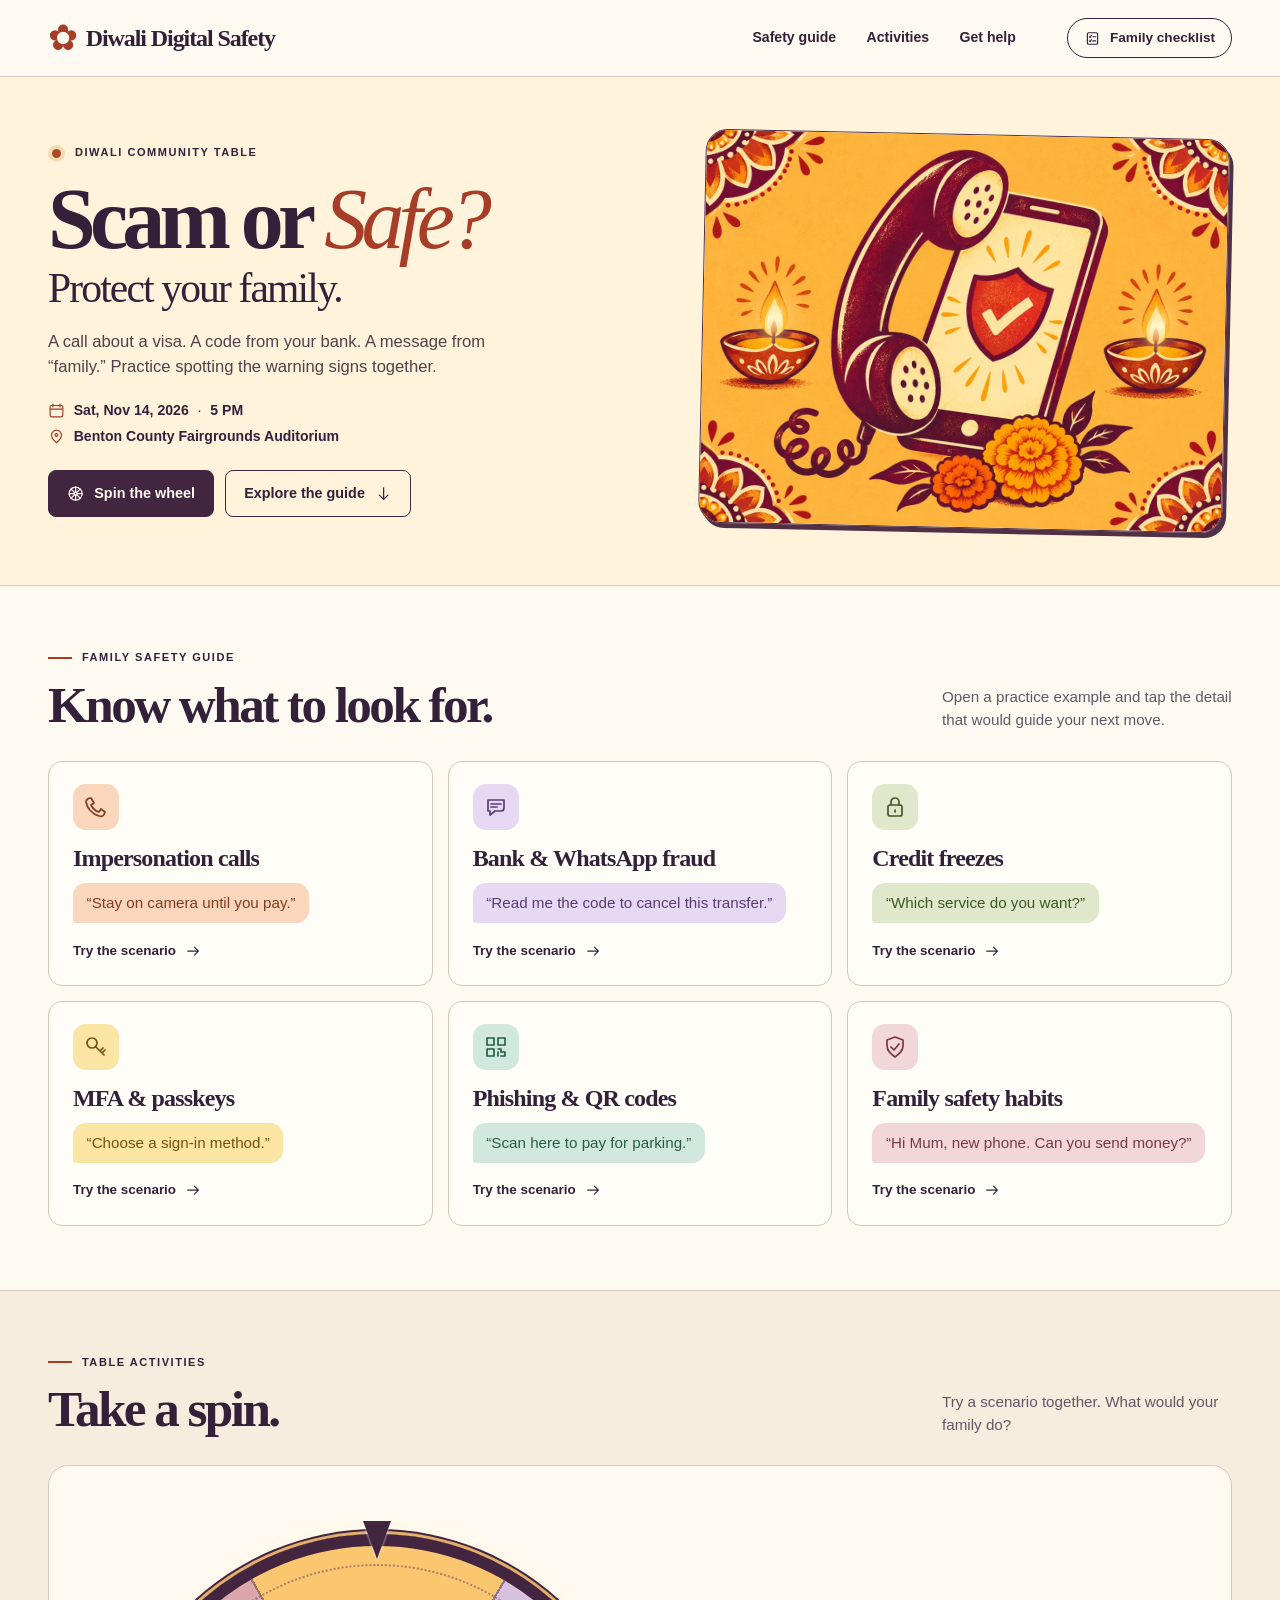
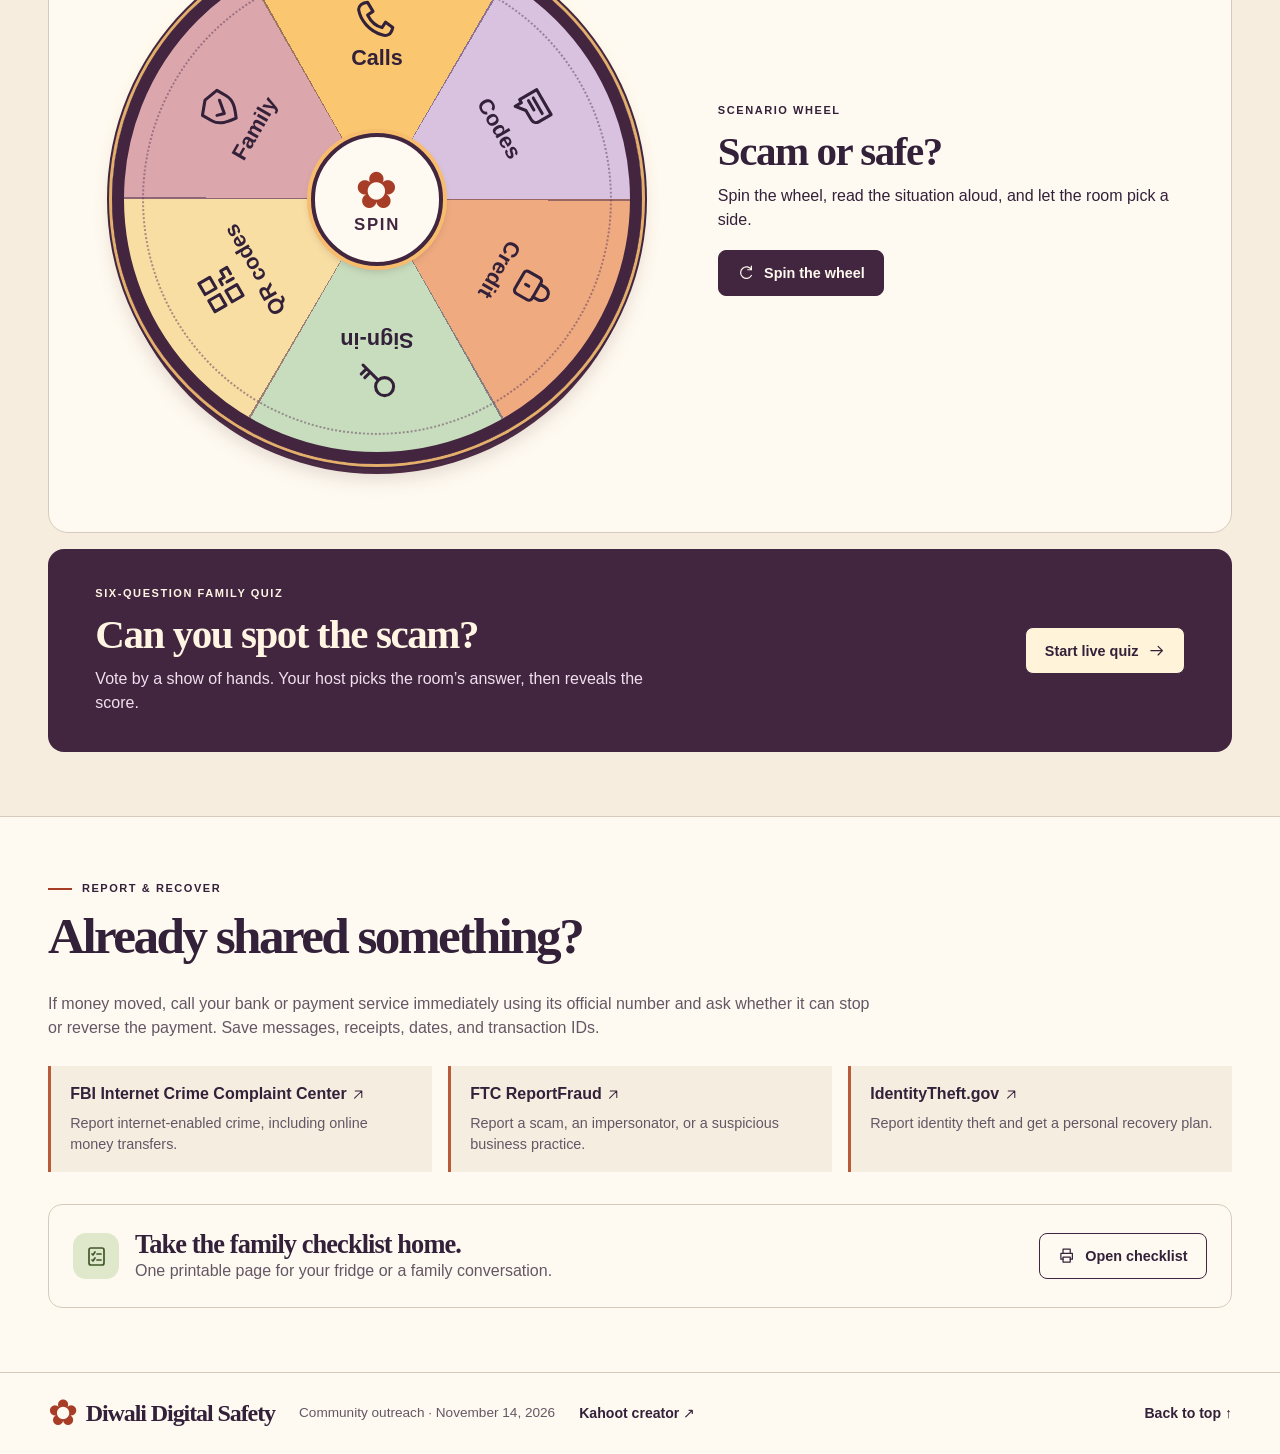
==== index.html @ 6b7faeaa "Publish Diwali family safety guide, scenario wheel, and live quiz" ====
<!doctype html>
<html lang="en">
<head>
<meta charset="utf-8"><meta name="viewport" content="width=device-width,initial-scale=1"><meta name="theme-color" content="#fff9ee">
<title>Scam or Safe? Protect Your Family · Diwali Digital Safety</title>
<meta name="description" content="Play a scam-spotting game, protect your accounts, and take home a family checklist from the Diwali community table on November 14, 2026.">
<link rel="stylesheet" href="style.css"><script defer src="topics.js"></script><script defer src="app.js"></script>
</head><body><a class="skip" href="#main">Skip to content</a>
<header><div class="wrap bar"><a class="brand" href="#main"><span class="floret" aria-hidden="true">✿</span> Diwali Digital Safety</a><nav aria-label="Main navigation"><a href="#guide">Safety guide</a><a href="#activities">Activities</a><a href="#help">Get help</a></nav><a class="pill top-action" href="checklist.html"><i data-i="list"></i> <span>Family checklist</span></a></div></header>
<main id="main">
<section class="hero"><div class="wrap hero-grid"><div class="intro"><p class="kicker"><span class="sun"></span> DIWALI COMMUNITY TABLE</p><h1>Scam or <em>Safe?</em></h1><h2>Protect your family.</h2><p class="lead">A call about a visa. A code from your bank. A message from “family.” Practice spotting the warning signs together.</p><div class="meta"><span><i data-i="calendar"></i> Sat, Nov 14, 2026 <b>·</b> 5 PM</span><span><i data-i="pin"></i> Benton County Fairgrounds Auditorium</span></div><div class="actions"><a class="button primary" href="#activities"><i data-i="wheel"></i> Spin the wheel</a><a class="button secondary" href="#guide">Explore the guide <i data-i="down"></i></a></div></div>
<figure class="hero-art"><img src="hero.jpg" width="1200" height="900" alt="A phone and protective shield between glowing diyas and marigolds." fetchpriority="high"><span class="lamp-light lamp-left" aria-hidden="true"></span><span class="lamp-light lamp-right" aria-hidden="true"></span></figure></div></section>
<section class="guide wrap section" id="guide"><p class="kicker"><span class="line"></span> FAMILY SAFETY GUIDE</p><div class="section-head"><h2>Know what to look for.</h2><p>Open a practice example and tap the detail that would guide your next move.</p></div><div class="topics" id="topics"></div></section>
<section id="activities" class="play section"><div class="wrap"><p class="kicker"><span class="line"></span> TABLE ACTIVITIES</p><div class="section-head"><h2>Take a spin.</h2><p>Try a scenario together. What would your family do?</p></div><div class="wheel-card">
<div class="wheel-stage"><div class="wheel-display"><div class="pointer" aria-hidden="true"></div><div class="wheel" id="wheel" aria-hidden="true"></div><button class="hub" id="hub" aria-label="Spin the scenario wheel"><span aria-hidden="true">✿</span>SPIN</button></div></div>
<div class="play-copy"><p class="kicker" id="round-label">SCENARIO WHEEL</p><div id="wheel-result" aria-live="polite"><h3>Scam or safe?</h3><p>Spin the wheel, read the situation aloud, and let the room pick a side.</p></div><button class="button primary" id="spin"><i data-i="rotate"></i> Spin the wheel</button></div></div>
<div id="quiz" class="quiz-banner"><div><p class="kicker">SIX-QUESTION FAMILY QUIZ</p><h3>Can you spot the scam?</h3><p>Vote by a show of hands. Your host picks the room’s answer, then reveals the score.</p></div><button class="button light" id="start-quiz">Start live quiz <i data-i="arrow"></i></button></div>
</div></section>
<section id="help" class="section wrap"><p class="kicker"><span class="line"></span> REPORT &amp; RECOVER</p><div class="section-head"><h2>Already shared something?</h2></div><p class="help-intro">If money moved, call your bank or payment service immediately using its official number and ask whether it can stop or reverse the payment. Save messages, receipts, dates, and transaction IDs.</p><div class="resources"><a href="https://www.ic3.gov/"><strong>FBI Internet Crime Complaint Center <i data-i="external"></i></strong><span>Report internet-enabled crime, including online money transfers.</span></a><a href="https://reportfraud.ftc.gov/"><strong>FTC ReportFraud <i data-i="external"></i></strong><span>Report a scam, an impersonator, or a suspicious business practice.</span></a><a href="https://www.identitytheft.gov/"><strong>IdentityTheft.gov <i data-i="external"></i></strong><span>Report identity theft and get a personal recovery plan.</span></a></div><div class="takehome"><span class="tile-icon lime"><i data-i="list"></i></span><div><h3>Take the family checklist home.</h3><p>One printable page for your fridge or a family conversation.</p></div><a href="checklist.html" class="button secondary"><i data-i="print"></i> Open checklist</a></div></section>

</main><footer><div class="wrap"><a class="brand" href="#main"><span class="floret" aria-hidden="true">✿</span> Diwali Digital Safety</a><span>Community outreach · November 14, 2026</span><a id="kahoot" href="https://create.kahoot.it/creator">Kahoot creator ↗</a><a href="#main">Back to top ↑</a></div></footer>
<dialog id="topic-dialog" aria-labelledby="topic-title"><div class="dialog-head"><span class="kicker">FAMILY SAFETY GUIDE</span><button class="close" aria-label="Close safety topic">×</button></div><div id="topic-content"></div></dialog>
<dialog id="quiz-dialog" aria-labelledby="quiz-title"><div class="dialog-head"><span class="kicker">LIVE FAMILY QUIZ</span><button class="close" aria-label="Close quiz">×</button></div><div id="quiz-content"></div></dialog>
<noscript><p>Enable JavaScript to play the games and open guide topics. The family checklist and reporting links are available above.</p></noscript></body></html>
---- style.css ----
:root{--paper:#fffaf1;--ink:#332039;--muted:#635765;--accent:#a73d26;--border:#d8cbbd;--plum:#422640;--cream:#fff5e2;font-family:"Inter","Helvetica Neue",Arial,sans-serif;color:var(--ink);background:var(--paper);font-synthesis:none}*{box-sizing:border-box}html{scroll-behavior:smooth;scroll-padding-top:20px}body{margin:0;line-height:1.5}a{color:inherit}button,a{touch-action:manipulation}button{font:inherit;color:inherit;cursor:pointer}button:disabled{cursor:default}a:focus-visible,button:focus-visible,summary:focus-visible,input:focus-visible{outline:3px solid #1361a0;outline-offset:4px}h1,h2,h3,p,figure{margin:0}h1,h2,h3,.brand{font-family:"Iowan Old Style","Palatino Linotype",Georgia,serif}h2,h3{font-weight:600}h2{font-size:clamp(2.2rem,4vw,3.45rem);line-height:1.08;letter-spacing:-.05em}h3{font-size:1.65rem;line-height:1.14;letter-spacing:-.035em}.wrap{width:min(1220px,calc(100% - 96px));margin:auto}.bar,.bar nav,.brand,.pill,.button,.meta span,.actions,.kicker,.section-head,.dialog-head,.takehome,footer .wrap{display:flex;align-items:center}.bar{height:76px;gap:3.2rem}.brand{font-weight:700;letter-spacing:-.045em;font-size:1.5rem;gap:.55rem;text-decoration:none;white-space:nowrap}.floret{font-family:Georgia,serif;color:var(--accent);font-size:2.25rem;line-height:1}.bar nav{gap:1.9rem;margin-left:auto}.bar nav a,footer a{font-size:.88rem;font-weight:600;text-decoration:none}.bar nav a:hover,footer a:hover{text-decoration:underline}.pill,.button{justify-content:center;gap:.6rem;text-decoration:none;font-weight:700;line-height:1.25}.pill{font-size:.85rem;border:1px solid var(--ink);border-radius:999px;padding:.65rem 1rem}.ic{width:1.2em;height:1.2em;display:inline-block;vertical-align:middle;flex:none;stroke:currentColor;fill:none;stroke-width:1.7;stroke-linecap:round;stroke-linejoin:round}.hero{background:#fff3dc;border-block:1px solid var(--border)}.hero-grid{display:grid;grid-template-columns:1.12fr 1fr;align-items:center;gap:4%;padding-block:clamp(38px,4vw,63px)}.kicker{font-size:.69rem;font-weight:800;letter-spacing:.14em;line-height:1.4;gap:.62rem}.sun{background:#ae4926;width:9px;height:9px;border-radius:50%;box-shadow:0 0 0 4px #f5dab6;margin-inline:4px}.intro h1{font-weight:600;margin:.9rem 0 .1rem;font-size:clamp(3.5rem,6.7vw,6.75rem);line-height:1.04;letter-spacing:-.067em}.intro h1 em{color:var(--accent);font-weight:500}.intro h2{font-size:clamp(1.9rem,3.25vw,3.25rem);letter-spacing:-.045em;font-weight:500}.lead{color:#51414a;font-size:clamp(1rem,1.3vw,1.16rem);max-width:490px;line-height:1.55;margin-top:1.1rem}.meta{display:grid;gap:.28rem;margin:1.25rem 0 1.45rem;font-size:.88rem;font-weight:600}.meta span{gap:.55rem}.meta .ic{color:var(--accent)}.meta b{font-weight:400}.actions{gap:.65rem;flex-wrap:wrap}.button{border:1px solid var(--plum);border-radius:8px;padding:.83rem 1.15rem;min-height:45px;font-size:.9rem;transition:background .15s,transform .15s}.primary{background:var(--plum);color:#fff8ed}.secondary{background:transparent;color:var(--ink)}.primary:hover{background:#5a3458}.secondary:hover,.pill:hover{background:#f4e7d4}.button:active{transform:translateY(1px)}.hero-art{overflow:hidden;border-radius:22px;border:1px solid #513046;box-shadow:4px 5px 0 #513046;transform:rotate(1.2deg);margin:6px}.hero-art img{display:block;width:100%;height:auto}.section{padding-block:clamp(45px,5vw,76px)}.line{height:2px;width:24px;background:var(--accent)}.section-head{align-items:flex-end;justify-content:space-between;gap:1rem;margin:.7rem 0 1.8rem}.section-head p,.copy-card p,.host-grid>div>p:not(.kicker),.takehome p,.help-intro,.play-copy>p:not(.kicker){color:var(--muted)}.section-head p{max-width:290px;font-size:.95rem}.topics{display:grid;grid-template-columns:repeat(3,1fr);gap:15px}.topic{position:relative;text-align:left;padding:22px 24px 24px;border:1px solid #d4c6b6;border-radius:14px;background:#fffdf7;transition:transform .15s,box-shadow .15s}.topic:hover{transform:translateY(-2px);box-shadow:0 4px 0 #dfd1bf}.topic strong{display:block;font:600 1.5rem/1.13 "Iowan Old Style",Georgia,serif;letter-spacing:-.035em;margin:.95rem 0 .35rem}.topic small{display:block;font-size:.88rem;color:#5a4a55;line-height:1.5}.tile-icon{display:inline-grid;place-items:center;width:46px;height:46px;border-radius:13px}.tile-icon .ic{width:24px;height:24px}.peach{background:#f9d6bc;color:#813d25}.lilac{background:#e7d9f4;color:#593d70}.lime{background:#dfe8ca;color:#42562b}.butter{background:#fae5a5;color:#71520f}.teal{background:#d1e8df;color:#295c4b}.rose{background:#f1d7da;color:#793748}.topic>.ic{position:absolute;right:22px;top:25px;width:17px}.play{background:#f6eddf;border-block:1px solid var(--border)}.wheel-card{display:grid;grid-template-columns:.9fr 1.1fr;gap:4rem;align-items:center;border-radius:20px;border:1px solid var(--border);padding:2rem 6%;background:var(--paper)}.wheel-display{width:min(280px,85%);aspect-ratio:1;margin:12px auto;position:relative;display:grid;place-items:center}.wheel{position:absolute;inset:0;border:5px solid var(--plum);border-radius:50%;background:conic-gradient(from -30deg,#fac66f 0 60deg,#d9c2e0 60deg 120deg,#efaa80 120deg 180deg,#c8ddbd 180deg 240deg,#f8dea3 240deg 300deg,#dca7ac 300deg);box-shadow:3px 4px 0 var(--plum);transition:transform 1.35s cubic-bezier(.12,.66,.15,1)}.wheel .segment{position:absolute;inset:0;display:flex;align-items:center;flex-direction:column;padding-top:9%;transform:rotate(var(--angle));font-weight:800;font-size:.76rem}.segment .ic{font-size:1.3rem;margin-bottom:2px}.hub{z-index:1;border:3px solid var(--plum);background:var(--paper);width:22%;aspect-ratio:1;border-radius:50%;display:grid;place-items:center;color:var(--accent);font:2.3rem Georgia;pointer-events:none}.pointer{position:absolute;z-index:2;top:-12px;left:calc(50% - 11px);width:0;height:0;border-left:11px solid transparent;border-right:11px solid transparent;border-top:25px solid var(--plum)}.play-copy h3,.quiz-banner h3,.host h2{margin:.6rem 0}.play-copy h3,.quiz-banner h3{font-size:clamp(1.8rem,3.2vw,2.75rem)}.play-copy>.button{margin-top:1.1rem}.wheel-result:empty{display:none}.wheel-result{margin-top:1.2rem;border-top:1px solid var(--border);padding-top:1rem}.wheel-result p{margin-bottom:.75rem}.wheel-result p:last-child{margin-bottom:0}.quiz-banner{display:flex;align-items:center;justify-content:space-between;gap:2rem;margin-top:1rem;padding:2.3rem 4%;background:var(--plum);color:#fff5e2;border-radius:16px}.quiz-banner p:not(.kicker){max-width:580px;color:#f2dfed}.light{background:#fff3d9;color:var(--ink);white-space:nowrap}.help-intro{max-width:830px}.resources{display:grid;grid-template-columns:repeat(3,1fr);gap:1rem;margin:1.6rem 0 2rem}.resources a{padding:1rem 1.2rem;border-left:3px solid #b75b39;background:#f6ede1;text-decoration:none}.resources strong{display:block}.resources strong .ic{width:.9em}.resources span{display:block;font-size:.9rem;color:var(--muted);margin-top:.45rem}.resources a:hover strong{text-decoration:underline}.takehome{gap:1rem;border:1px solid var(--border);border-radius:14px;padding:1.5rem}.takehome .button{margin-left:auto;white-space:nowrap}.host{background:#f5eadc;border-top:1px solid var(--border)}.host-grid{display:grid;grid-template-columns:1fr 1fr;gap:8%;align-items:start}.host .button{width:fit-content;margin-top:1.1rem}.copy-card{background:var(--paper);padding:1.5rem;border:1px solid var(--border);border-radius:14px}.copy-card p{margin-top:.4rem}details{margin-top:1rem}summary{cursor:pointer;font-weight:700;padding:.45rem 0}#bank{padding-left:1.35rem}#bank>li{margin:1rem 0}#bank ol{padding-left:1.6rem}#bank small{color:#375730;font-weight:700}footer{background:var(--paper);border-top:1px solid var(--border)}footer .wrap{padding-block:1.4rem;gap:1.5rem;flex-wrap:wrap}footer span:not(.floret){font-size:.85rem;color:var(--muted)}footer .wrap>a:last-child{margin-left:auto}dialog{background:var(--paper);color:var(--ink);border:1px solid var(--ink);border-radius:18px;max-width:min(680px,94vw);max-height:90dvh;padding:clamp(20px,4vw,40px);box-shadow:0 20px 90px #2411274a}dialog::backdrop{background:#221320aa}body:has(dialog[open]){overflow:hidden}.dialog-head{justify-content:space-between;gap:20px;margin-bottom:1rem}.close{border:1px solid var(--border);border-radius:50%;width:44px;height:44px;background:transparent;font-size:1.65rem;line-height:1}dialog h2{font-size:clamp(2rem,4vw,3rem)}.detail-body p{margin:1rem 0}.detail-body h3{font:700 1.03rem Arial,sans-serif;letter-spacing:0;margin:1.4rem 0 .4rem}.detail-body ul{margin:.4rem 0;padding-left:1.3rem}.detail-body li{margin:.42rem 0}.source-links{display:flex;flex-wrap:wrap;gap:.6rem;margin-top:.75rem}.source-links a{font-size:.88rem;color:#883a27;text-underline-offset:3px;font-weight:650}.source-links a:not(:last-child){margin-right:.4rem}.quiz-board{width:min(1100px,96vw);max-width:96vw}.quiz-board .dialog-head{margin:0 0 .8rem}.quiz-meta{font-weight:700;font-size:.95rem;color:#75505c}.quiz-board h2{margin:.65rem 0 1.1rem;letter-spacing:-.035em;line-height:1.15}.choices{display:grid;grid-template-columns:1fr 1fr;gap:.65rem}.choice{display:flex;align-items:center;gap:.8rem;border:1px solid var(--border);border-radius:9px;background:#fffdf7;text-align:left;padding:.85rem;font-size:clamp(1rem,1.6vw,1.45rem);font-weight:600}.choice span{background:#ede2d5;border-radius:5px;padding:.2em .45em;font-weight:800}.choice[aria-pressed=true]{outline:2px solid var(--plum);background:#eee0ee}.choice.correct{border-color:#3e683f;background:#e2edda}.choice:disabled{color:var(--ink)}.answer-note{margin:1rem 0;font-weight:600;font-size:clamp(1rem,1.5vw,1.3rem)}.skip{position:fixed;top:-80px;left:10px;background:#fff;padding:12px;z-index:10}.skip:focus{top:8px}.screen-title{position:absolute;left:-10000px}
@media(max-width:900px){.wrap{width:calc(100% - 48px)}.bar{gap:1.2rem}.bar nav{gap:1rem}.topics{grid-template-columns:repeat(2,1fr)}.hero-grid{gap:2%}.wheel-card{gap:1.5rem}.brand{font-size:1.3rem}}
@media(max-width:700px){.wrap{width:calc(100% - 36px)}.bar{height:auto;min-height:64px;flex-wrap:wrap;justify-content:space-between;padding-block:10px;gap:.35rem}.bar nav{order:3;margin:0;flex-basis:100%;gap:1.5rem;border-top:1px solid #e9dccb;padding:.4rem 0 0}.bar nav a{font-size:.81rem;padding:.18rem 0}.pill{font-size:.74rem;padding:.55rem .7rem}.hero-grid{grid-template-columns:1fr;gap:1.7rem;padding-block:34px}.hero-art{margin:0 4px 4px;max-width:530px}.intro h1{font-size:clamp(3.5rem,11.5vw,5.5rem)}.section-head,.takehome,.quiz-banner{align-items:flex-start;flex-direction:column}.section-head{gap:.65rem}.section-head p{max-width:none}.topics{gap:10px}.topic{padding:15px}.topic .tile-icon{width:37px;height:37px}.topic>.ic{right:12px;top:15px}.topic strong{font-size:1.25rem}.topic small{font-size:.82rem}.wheel-card,.host-grid{grid-template-columns:1fr;gap:1.6rem}.wheel-card{padding:1.5rem}.wheel-display{width:min(210px,80%)}.quiz-banner{gap:1rem;padding:1.5rem}.resources{grid-template-columns:1fr}.takehome .button{margin-left:0}.takehome{gap:.8rem}.choices{grid-template-columns:1fr}.choice{padding:.6rem}.host-grid{gap:2rem}footer .wrap{gap:.6rem 1rem}footer span:not(.floret){flex-basis:100%}footer .wrap>a:last-child{margin-left:0}.quiz-board{max-height:96dvh}.help-intro{font-size:.96rem}}@media(max-width:370px){.brand{font-size:1.13rem}.topics{grid-template-columns:1fr}.meta{font-size:.8rem}.actions{gap:.45rem}.actions .button{padding:.65rem .75rem}}
@media(prefers-reduced-motion:reduce){html{scroll-behavior:auto}*,*::before,*::after{transition:none!important;animation:none!important}}

/* Practice cards */
.topic { display:flex; flex-direction:column; align-items:flex-start; }
.topic .snippet { display:block; padding:.6rem .85rem; border-radius:.8rem .8rem .8rem .15rem; margin:.35rem 0 1.1rem; font-size:.95rem; line-height:1.35; }
.try-clue { display:flex; align-items:center; gap:.55rem; margin-top:auto; font-size:.84rem; font-weight:700; }
.practice-card { margin-top:1.2rem; }
.sample { border-radius:14px 14px 14px 2px; padding:1rem 1.1rem; margin:.7rem 0 1.05rem; }
.sample small { display:flex; align-items:center; gap:.5rem; font-weight:700; }
.sample blockquote { margin:.6rem 0 .1rem; font:600 clamp(1.35rem,3vw,1.8rem)/1.23 Georgia,serif; }
.practice-card h3 { font-family:inherit; font-size:1.05rem; font-weight:700; line-height:1.45; letter-spacing:0; }
#clue-choices,.vote-row { display:flex; flex-wrap:wrap; gap:.55rem; margin:.9rem 0; }
.clue,.vote { background:#fffdf7; border:1.5px solid #70576b; border-radius:9px; min-height:46px; padding:.55rem .9rem; font-weight:700; }
.clue:hover,.vote:hover { background:#f2e5d4; }
.clue.found { background:#dfeccc; border-color:#486139; }
.clue.try-again { background:#ffecd4; border-color:#935626; }
#clue-feedback { font-weight:600; }
.detail-body summary { padding:.8rem 0; border-top:1px solid var(--border); }
/* The wheel is driven by one rotation clock so the pointer follows the pegs. */
.wheel-card { grid-template-columns:minmax(0,1.22fr) minmax(0,1fr); gap:clamp(18px,4vw,64px); padding:clamp(1rem,3vw,2.6rem); overflow:hidden; }
.wheel-stage { padding:clamp(16px,2vw,30px) 8px; background:radial-gradient(ellipse at center,#fbe4b4 25%,transparent 69%); }
.wheel-display { width:min(100%,530px); margin:4px auto; }
.wheel { transition:none; border:clamp(7px,1vw,12px) solid #43253f; box-shadow:0 0 0 3px #e4ae6b, 0 0 0 5px var(--plum), 0 10px 0 #4b2a43, 0 15px 19px #5a3c492b; }
.wheel::before { content:""; position:absolute; inset:0; border-radius:50%; background:repeating-conic-gradient(from -30deg, #4c2d4c88 0 .5deg, transparent .5deg 60deg); }
.wheel::after { content:""; position:absolute; inset:3.5%; border:2px dotted #65426088; border-radius:50%; }
.wheel .segment { font-size:clamp(.9rem,1.7vw,1.35rem); line-height:1.2; padding-top:10%; }
.segment .ic { font-size:clamp(1.2rem,3vw,2.25rem); margin-bottom:.3rem; }
.hub { pointer-events:auto; width:25%; display:flex; flex-direction:column; justify-content:center; align-items:center; padding:0; border:4px solid var(--plum); box-shadow:0 0 0 4px #f8bc6d,0 4px 8px #43254044; color:var(--plum); font:800 clamp(.7rem,1.5vw,1.05rem)/1.05 Arial,sans-serif; letter-spacing:.1em; }
.hub span { font:clamp(1.8rem,4vw,3.4rem)/1 Georgia,serif; color:var(--accent); }
.pointer { transform-origin:50% 0; top:-13px; border-top-width:clamp(28px,3vw,45px); border-left-width:14px; border-right-width:14px; left:calc(50% - 14px); filter:drop-shadow(0 2px 1px #fff8); }
.situation { font-size:clamp(1.05rem,1.6vw,1.4rem); line-height:1.43; }
.vote { min-width:6.5rem; border-radius:999px; }
.vote[aria-pressed=true] { background:var(--plum); color:white; }
.verdict { background:#f4ead8; border-left:4px solid var(--accent); padding:.8rem 1rem; }
.verdict p { margin:.25rem 0 0; }
.round-meter { display:flex; gap:5px; margin:.9rem 0; }
.round-meter span { flex:1; height:7px; border-radius:8px; overflow:hidden; background:#e8dece; }
.round-meter .done { background:#815169; }
.round-meter .current::after { content:""; display:block; width:100%; height:100%; background:#ac502e; transform-origin:left; animation:meter-in .5s ease-out both; }
.quiz-board h2,.round-in { animation:card-in .36s ease-out both; }
.choice { animation:card-in .32s var(--delay,0ms) ease-out backwards; }
.choice[aria-pressed=true] span { background:var(--plum); color:white; }
.choice.correct { animation:answer-in .42s ease-out both; }
#reveal:disabled { opacity:.55; }
.score-flower { font:4rem/1 Georgia,serif; color:var(--accent); animation:bloom .6s ease-out both; }
@keyframes card-in { from { opacity:0; transform:translateY(12px); } to { opacity:1; transform:translateY(0); } }
@keyframes answer-in { 0% { transform:scale(.98); } 55% { transform:scale(1.015); } 100% { transform:scale(1); } }
@keyframes bloom { from { opacity:0; transform:scale(.7) rotate(-15deg); } to { opacity:1; transform:scale(1) rotate(0); } }
@keyframes meter-in { from { transform:scaleX(0); } to { transform:scaleX(1); } }
@media(max-width:700px) {
  .wheel-card { grid-template-columns:1fr; gap:1.1rem; }
  .wheel-display { width:min(100%,450px); }
  .wheel .segment { font-size:clamp(.9rem,4vw,1.25rem); }
  .segment .ic { font-size:clamp(1.2rem,5vw,1.75rem); }
  .play-copy { padding:.25rem .4rem .8rem; }
}

/* The glow follows the two printed wicks as the illustration scales. */
.hero-art { position:relative; isolation:isolate; }
.lamp-light { position:absolute; bottom:47.4%; width:2.8%; height:8.4%; pointer-events:none;
  border-radius:75% 30% 66% 38%; transform:translateX(-50%) rotate(4deg); transform-origin:50% 100%;
  background:linear-gradient(to top,#ffb34c66,#fffbd4cc 55%,#fff2ad55);
  box-shadow:0 0 10px 5px #ffdf7e60,0 0 24px 10px #fff3ab40;
}
.lamp-left { left:13.5%; }
.lamp-right { left:86.8%; }
@media(prefers-reduced-motion:no-preference) {
  .lamp-light { animation:diya-glow 1.5s ease-in-out 3 alternate; }
  .lamp-right { animation-delay:.18s; animation-direction:alternate-reverse; }
  .hero-art:hover .lamp-light { animation-name:diya-relight; }
}
@keyframes diya-glow {
  0%,100% { transform:translateX(-50%) rotate(-4deg) scale(.87,.92); opacity:.6; }
  35% { transform:translateX(-50%) rotate(6deg) scale(.93,1.08); opacity:1; }
  70% { transform:translateX(-50%) rotate(-2deg) scale(1.08,.98); opacity:.86; }
}
@keyframes diya-relight {
  0%,100% { opacity:.68; transform:translateX(-50%) rotate(-3deg); }
  55% { opacity:1; transform:translateX(-50%) rotate(5deg) scale(.95,1.09); }
}
.marigold-burst { position:relative; display:inline-grid; place-items:center; width:2.4rem; height:2.4rem;
  margin-right:.5rem; vertical-align:middle; pointer-events:none; color:#a8431c; }
.marigold-burst b { font:2.4rem/1 Georgia,serif; }
.marigold-burst i { position:absolute; display:block; width:.4rem; height:.6rem;
  border-radius:70% 15% 65% 25%; background:#d67920; opacity:0; }
.marigold-burst i:nth-of-type(even) { background:#ad4b38; }
.score-flower { width:fit-content; }
.score-flower .marigold-burst { width:4rem; height:4rem; }
.score-flower b { font-size:4rem; }
@media(prefers-reduced-motion:no-preference) {
  .marigold-burst i { animation:petal-scatter 920ms ease-out both; }
  .marigold-burst b { animation:bloom .55s ease-out both; }
}
@keyframes petal-scatter {
  0% { opacity:0; transform:rotate(var(--direction)) translateY(-4px) scale(.4); }
  18% { opacity:1; }
  100% { opacity:0; transform:rotate(var(--direction)) translateY(calc(-1 * var(--reach))) rotate(50deg) scale(.65); }
}
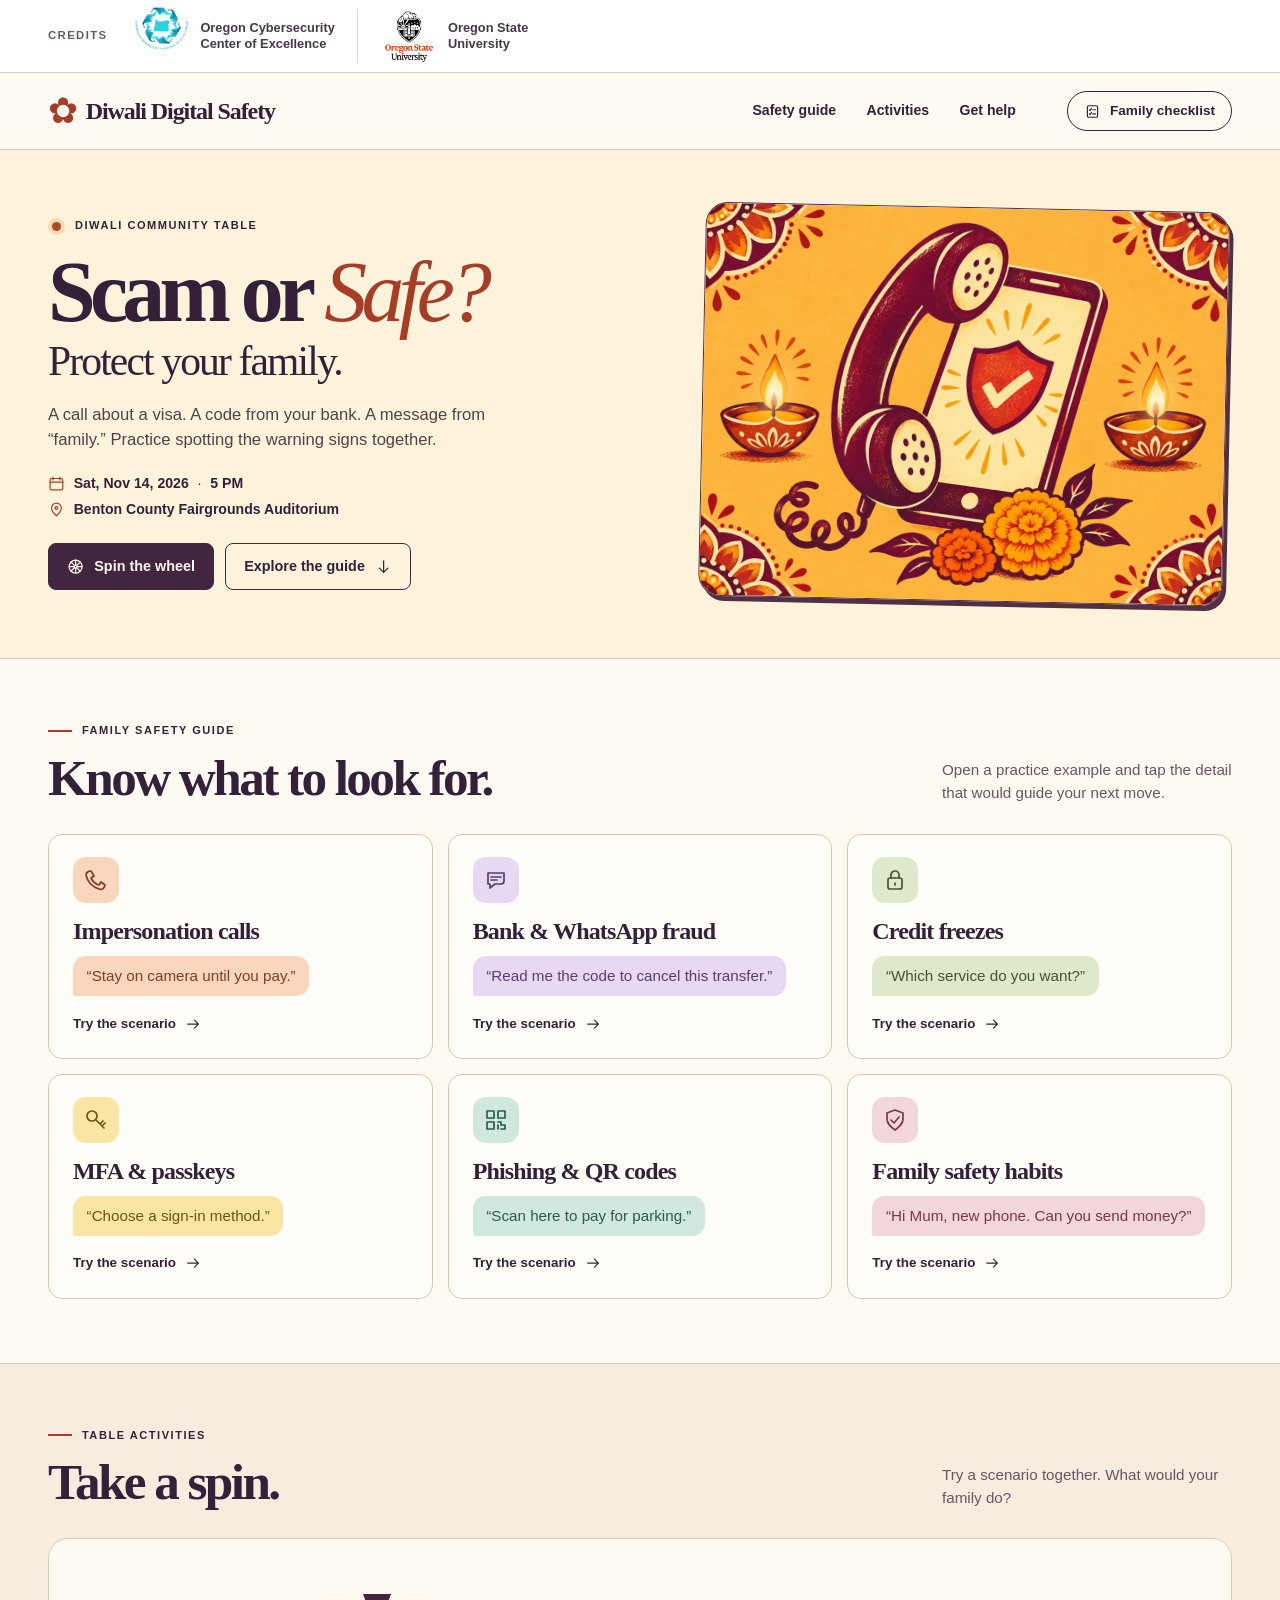
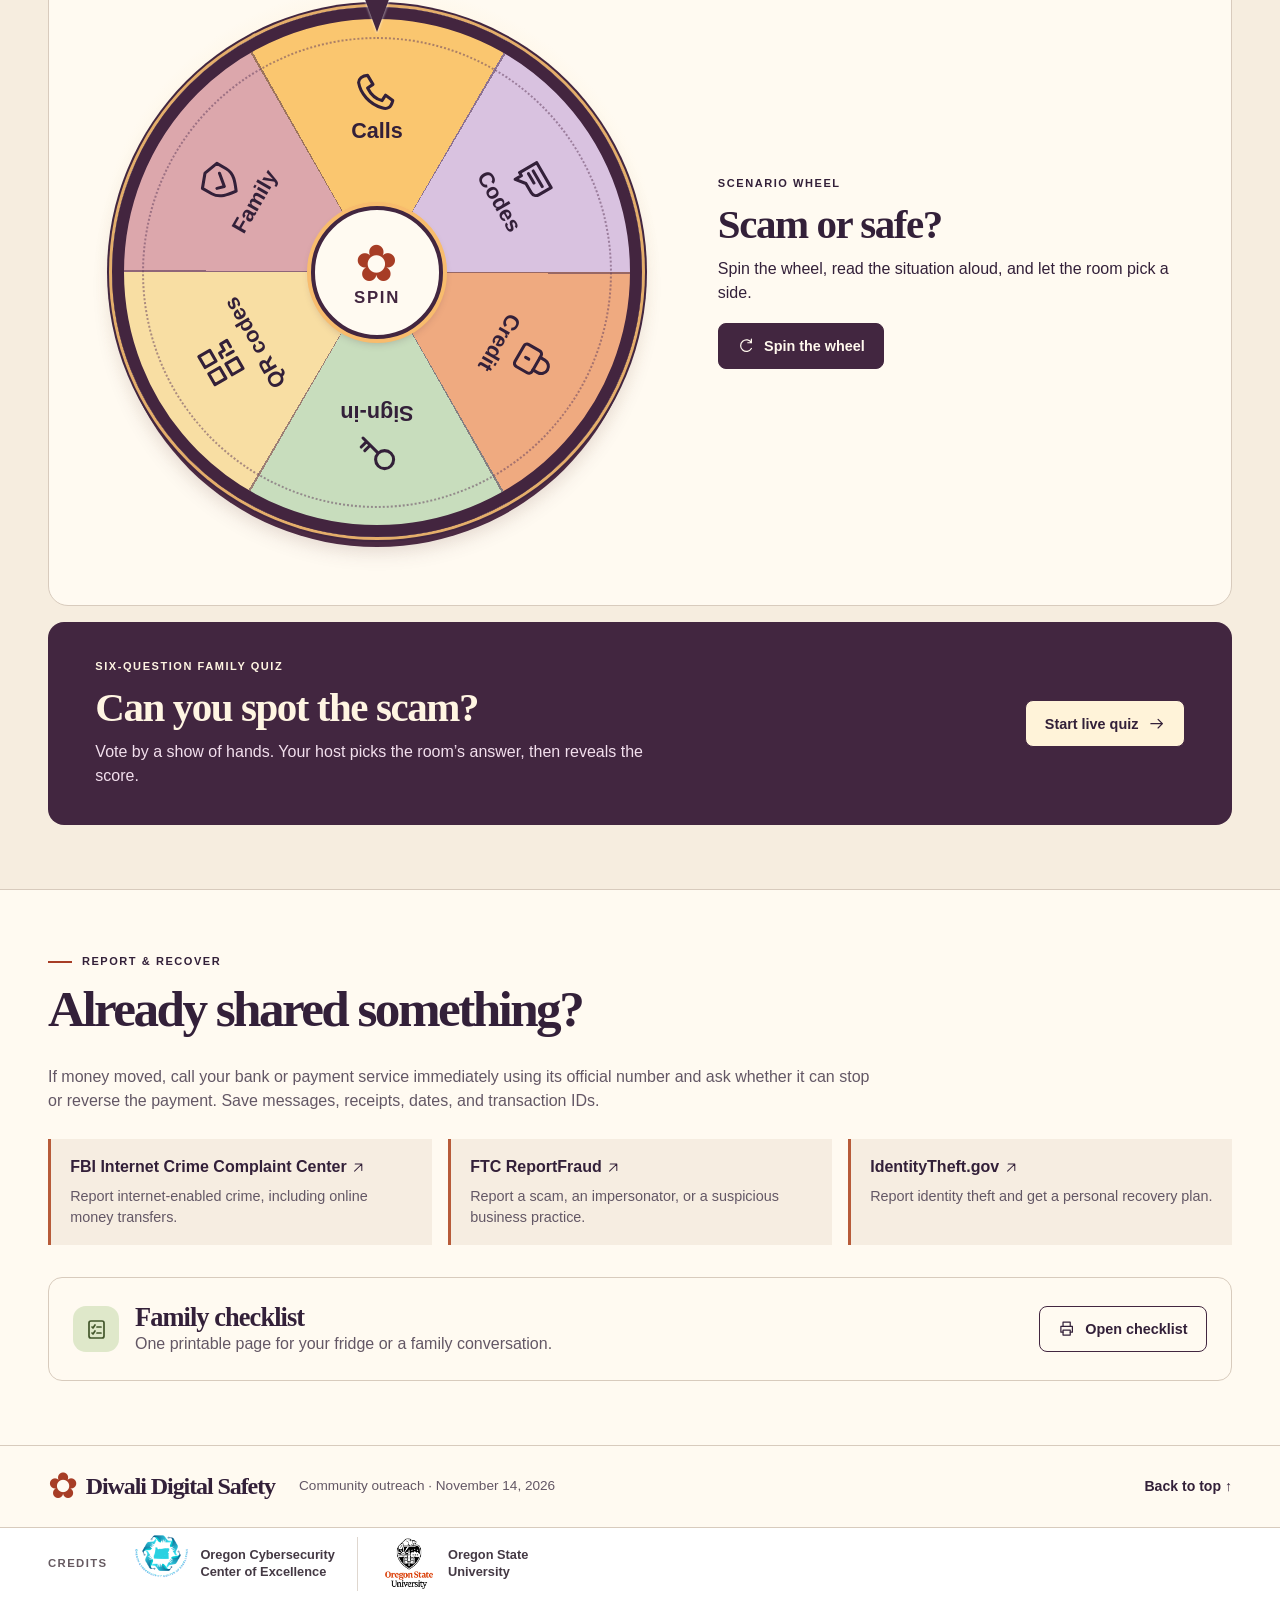
==== commit 61093029: "Credit OCCOE and OSU and simplify checklist label" ====
--- a/index.html
+++ b/index.html
@@ -6,7 +6,15 @@
 <meta name="description" content="Play a scam-spotting game, protect your accounts, and take home a family checklist from the Diwali community table on November 14, 2026.">
 <link rel="stylesheet" href="style.css"><script defer src="topics.js"></script><script defer src="app.js"></script>
 </head><body><a class="skip" href="#main">Skip to content</a>
-<header><div class="wrap bar"><a class="brand" href="#main"><span class="floret" aria-hidden="true">✿</span> Diwali Digital Safety</a><nav aria-label="Main navigation"><a href="#guide">Safety guide</a><a href="#activities">Activities</a><a href="#help">Get help</a></nav><a class="pill top-action" href="checklist.html"><i data-i="list"></i> <span>Family checklist</span></a></div></header>
+<header><div class="credit-strip" aria-label="Credits" role="group">
+  <div class="credit-inner">
+    <strong class="credit-label">Credits</strong>
+    <div class="credit-marks">
+      <div class="credit-org"><div class="credit-logo cyber"><img src="oregon-cybersecurity-center.png" width="410" height="328" alt=""></div><span>Oregon Cybersecurity<br>Center of Excellence</span></div>
+      <div class="credit-org"><div class="credit-logo osu"><img src="oregon-state-university.png" width="171" height="180" alt=""></div><span>Oregon State<br>University</span></div>
+    </div>
+  </div>
+</div><div class="wrap bar"><a class="brand" href="#main"><span class="floret" aria-hidden="true">✿</span> Diwali Digital Safety</a><nav aria-label="Main navigation"><a href="#guide">Safety guide</a><a href="#activities">Activities</a><a href="#help">Get help</a></nav><a class="pill top-action" href="checklist.html"><i data-i="list"></i> <span>Family checklist</span></a></div></header>
 <main id="main">
 <section class="hero"><div class="wrap hero-grid"><div class="intro"><p class="kicker"><span class="sun"></span> DIWALI COMMUNITY TABLE</p><h1>Scam or <em>Safe?</em></h1><h2>Protect your family.</h2><p class="lead">A call about a visa. A code from your bank. A message from “family.” Practice spotting the warning signs together.</p><div class="meta"><span><i data-i="calendar"></i> Sat, Nov 14, 2026 <b>·</b> 5 PM</span><span><i data-i="pin"></i> Benton County Fairgrounds Auditorium</span></div><div class="actions"><a class="button primary" href="#activities"><i data-i="wheel"></i> Spin the wheel</a><a class="button secondary" href="#guide">Explore the guide <i data-i="down"></i></a></div></div>
 <figure class="hero-art"><img src="hero.jpg" width="1200" height="900" alt="A phone and protective shield between glowing diyas and marigolds." fetchpriority="high"><span class="lamp-light lamp-left" aria-hidden="true"></span><span class="lamp-light lamp-right" aria-hidden="true"></span></figure></div></section>
@@ -16,9 +24,17 @@
 <div class="play-copy"><p class="kicker" id="round-label">SCENARIO WHEEL</p><div id="wheel-result" aria-live="polite"><h3>Scam or safe?</h3><p>Spin the wheel, read the situation aloud, and let the room pick a side.</p></div><button class="button primary" id="spin"><i data-i="rotate"></i> Spin the wheel</button></div></div>
 <div id="quiz" class="quiz-banner"><div><p class="kicker">SIX-QUESTION FAMILY QUIZ</p><h3>Can you spot the scam?</h3><p>Vote by a show of hands. Your host picks the room’s answer, then reveals the score.</p></div><button class="button light" id="start-quiz">Start live quiz <i data-i="arrow"></i></button></div>
 </div></section>
-<section id="help" class="section wrap"><p class="kicker"><span class="line"></span> REPORT &amp; RECOVER</p><div class="section-head"><h2>Already shared something?</h2></div><p class="help-intro">If money moved, call your bank or payment service immediately using its official number and ask whether it can stop or reverse the payment. Save messages, receipts, dates, and transaction IDs.</p><div class="resources"><a href="https://www.ic3.gov/"><strong>FBI Internet Crime Complaint Center <i data-i="external"></i></strong><span>Report internet-enabled crime, including online money transfers.</span></a><a href="https://reportfraud.ftc.gov/"><strong>FTC ReportFraud <i data-i="external"></i></strong><span>Report a scam, an impersonator, or a suspicious business practice.</span></a><a href="https://www.identitytheft.gov/"><strong>IdentityTheft.gov <i data-i="external"></i></strong><span>Report identity theft and get a personal recovery plan.</span></a></div><div class="takehome"><span class="tile-icon lime"><i data-i="list"></i></span><div><h3>Take the family checklist home.</h3><p>One printable page for your fridge or a family conversation.</p></div><a href="checklist.html" class="button secondary"><i data-i="print"></i> Open checklist</a></div></section>
+<section id="help" class="section wrap"><p class="kicker"><span class="line"></span> REPORT &amp; RECOVER</p><div class="section-head"><h2>Already shared something?</h2></div><p class="help-intro">If money moved, call your bank or payment service immediately using its official number and ask whether it can stop or reverse the payment. Save messages, receipts, dates, and transaction IDs.</p><div class="resources"><a href="https://www.ic3.gov/"><strong>FBI Internet Crime Complaint Center <i data-i="external"></i></strong><span>Report internet-enabled crime, including online money transfers.</span></a><a href="https://reportfraud.ftc.gov/"><strong>FTC ReportFraud <i data-i="external"></i></strong><span>Report a scam, an impersonator, or a suspicious business practice.</span></a><a href="https://www.identitytheft.gov/"><strong>IdentityTheft.gov <i data-i="external"></i></strong><span>Report identity theft and get a personal recovery plan.</span></a></div><div class="takehome"><span class="tile-icon lime"><i data-i="list"></i></span><div><h3>Family checklist</h3><p>One printable page for your fridge or a family conversation.</p></div><a href="checklist.html" class="button secondary"><i data-i="print"></i> Open checklist</a></div></section>
 
-</main><footer><div class="wrap"><a class="brand" href="#main"><span class="floret" aria-hidden="true">✿</span> Diwali Digital Safety</a><span>Community outreach · November 14, 2026</span><a id="kahoot" href="https://create.kahoot.it/creator">Kahoot creator ↗</a><a href="#main">Back to top ↑</a></div></footer>
+</main><footer><div class="wrap"><a class="brand" href="#main"><span class="floret" aria-hidden="true">✿</span> Diwali Digital Safety</a><span>Community outreach · November 14, 2026</span><a href="#main">Back to top ↑</a></div><div class="credit-strip" aria-label="Credits" role="group">
+  <div class="credit-inner">
+    <strong class="credit-label">Credits</strong>
+    <div class="credit-marks">
+      <div class="credit-org"><div class="credit-logo cyber"><img src="oregon-cybersecurity-center.png" width="410" height="328" alt=""></div><span>Oregon Cybersecurity<br>Center of Excellence</span></div>
+      <div class="credit-org"><div class="credit-logo osu"><img src="oregon-state-university.png" width="171" height="180" alt=""></div><span>Oregon State<br>University</span></div>
+    </div>
+  </div>
+</div></footer>
 <dialog id="topic-dialog" aria-labelledby="topic-title"><div class="dialog-head"><span class="kicker">FAMILY SAFETY GUIDE</span><button class="close" aria-label="Close safety topic">×</button></div><div id="topic-content"></div></dialog>
 <dialog id="quiz-dialog" aria-labelledby="quiz-title"><div class="dialog-head"><span class="kicker">LIVE FAMILY QUIZ</span><button class="close" aria-label="Close quiz">×</button></div><div id="quiz-content"></div></dialog>
 <noscript><p>Enable JavaScript to play the games and open guide topics. The family checklist and reporting links are available above.</p></noscript></body></html>
--- a/style.css
+++ b/style.css
@@ -99,3 +99,33 @@
   18% { opacity:1; }
   100% { opacity:0; transform:rotate(var(--direction)) translateY(calc(-1 * var(--reach))) rotate(50deg) scale(.65); }
 }
+
+.credit-strip { background:#fff; border-block-end:1px solid var(--border); }
+footer .credit-strip { border-block:1px solid var(--border); }
+.credit-inner { width:min(1220px,calc(100% - 96px)); margin:auto; padding-block:9px;
+  display:flex; align-items:center; gap:1.6rem; }
+.credit-label { font-size:.71rem; letter-spacing:.12em; text-transform:uppercase; color:#665a61; }
+.credit-marks,.credit-org { display:flex; align-items:center; }
+.credit-marks { gap:1.4rem; }
+.credit-org { gap:.65rem; }
+.credit-org + .credit-org { border-inline-start:1px solid #dfd7cf; padding-inline-start:1.4rem; }
+.credit-org span,footer .credit-org span { color:#443944; font:600 .8rem/1.28 Arial,sans-serif; }
+.credit-logo { display:grid; place-items:center; flex:none; position:relative; width:57px; height:54px; }
+.credit-logo img { display:block; }
+.credit-logo.cyber img { position:absolute; width:129px; height:auto; max-width:none; }
+.credit-logo.osu img { width:auto; height:51px; }
+@media(max-width:900px) { .credit-inner { width:calc(100% - 48px); } }
+@media(max-width:700px) {
+  .credit-inner { width:calc(100% - 36px); flex-wrap:wrap; gap:4px 1rem; }
+  .credit-marks { gap:.6rem; }
+  .credit-org { gap:.35rem; }
+  .credit-org + .credit-org { padding-inline-start:.6rem; }
+  .credit-logo { width:43px; height:44px; }
+  .credit-logo.cyber img { width:99px; }
+  .credit-logo.osu img { height:40px; }
+  .credit-org span,footer .credit-org span { font-size:.72rem; }
+}
+@media(max-width:385px) {
+  .credit-label { flex-basis:100%; }
+  .credit-marks { flex-wrap:wrap; }
+}
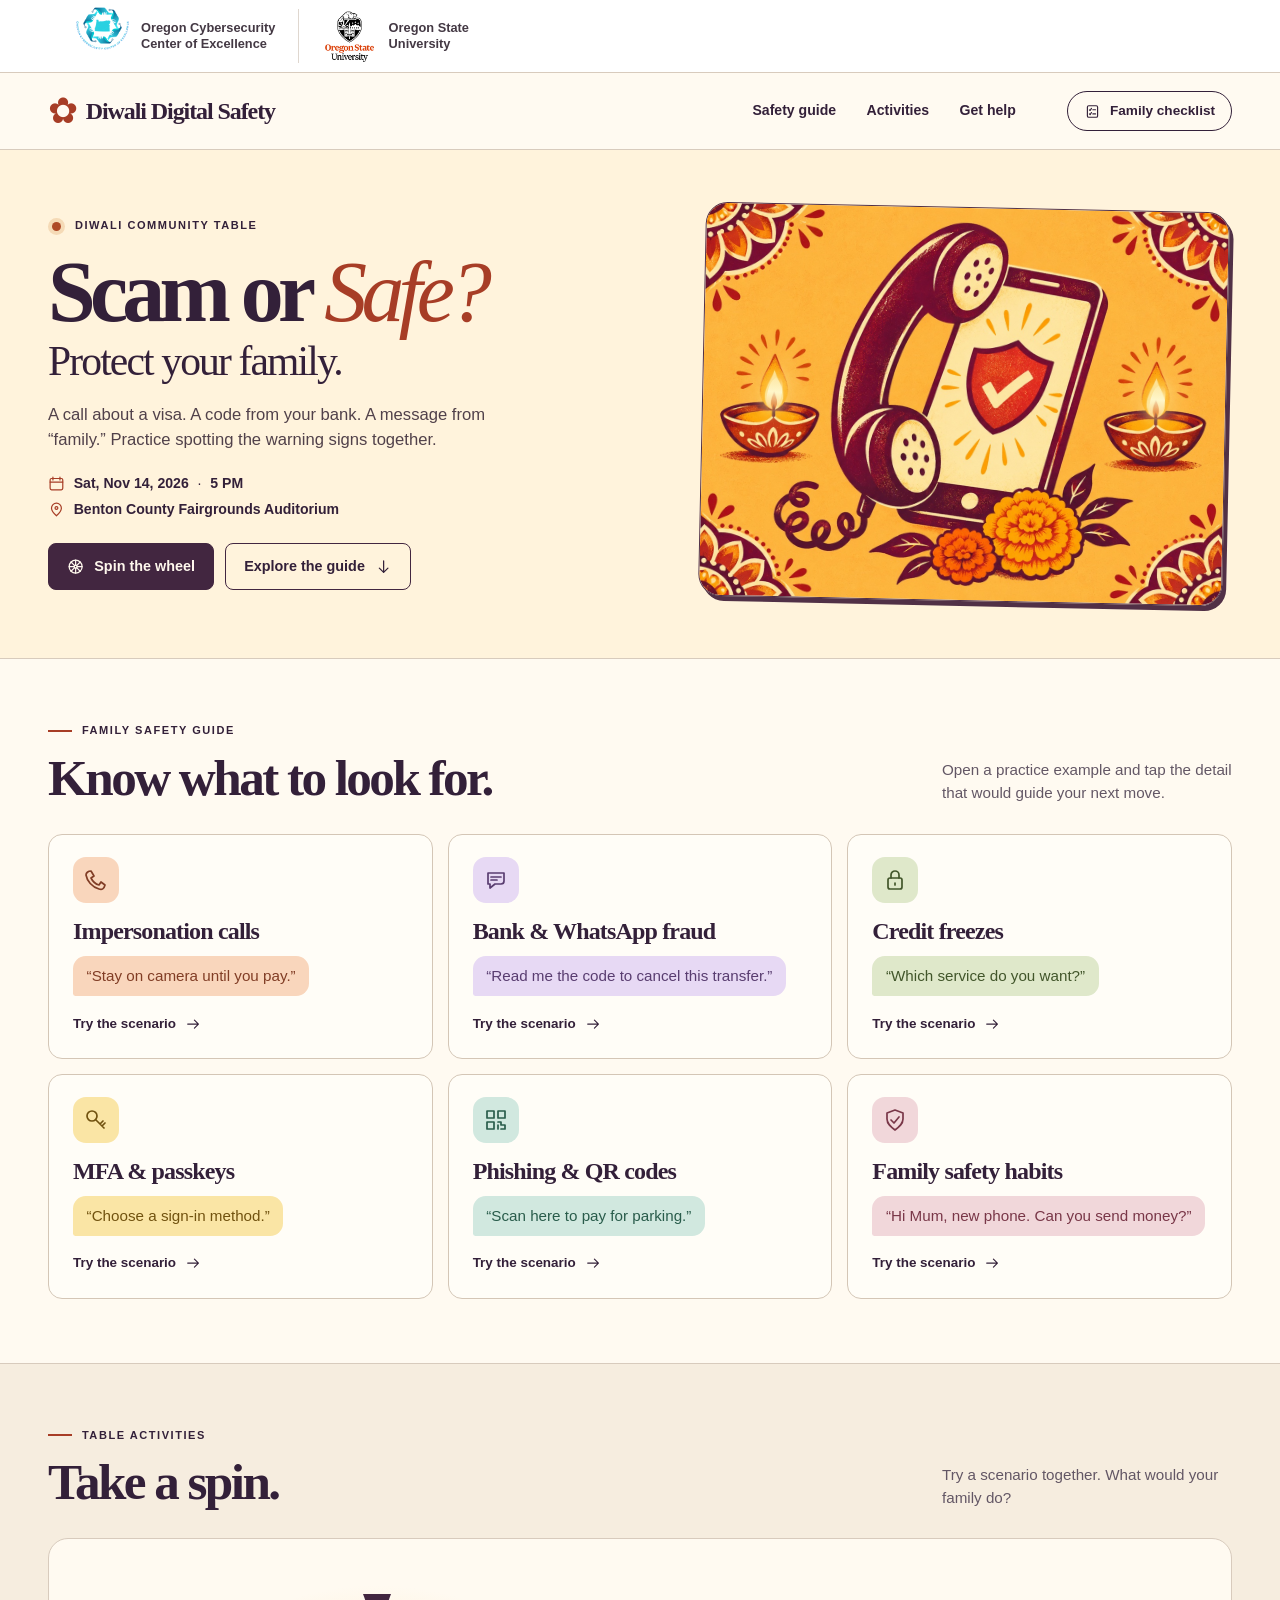
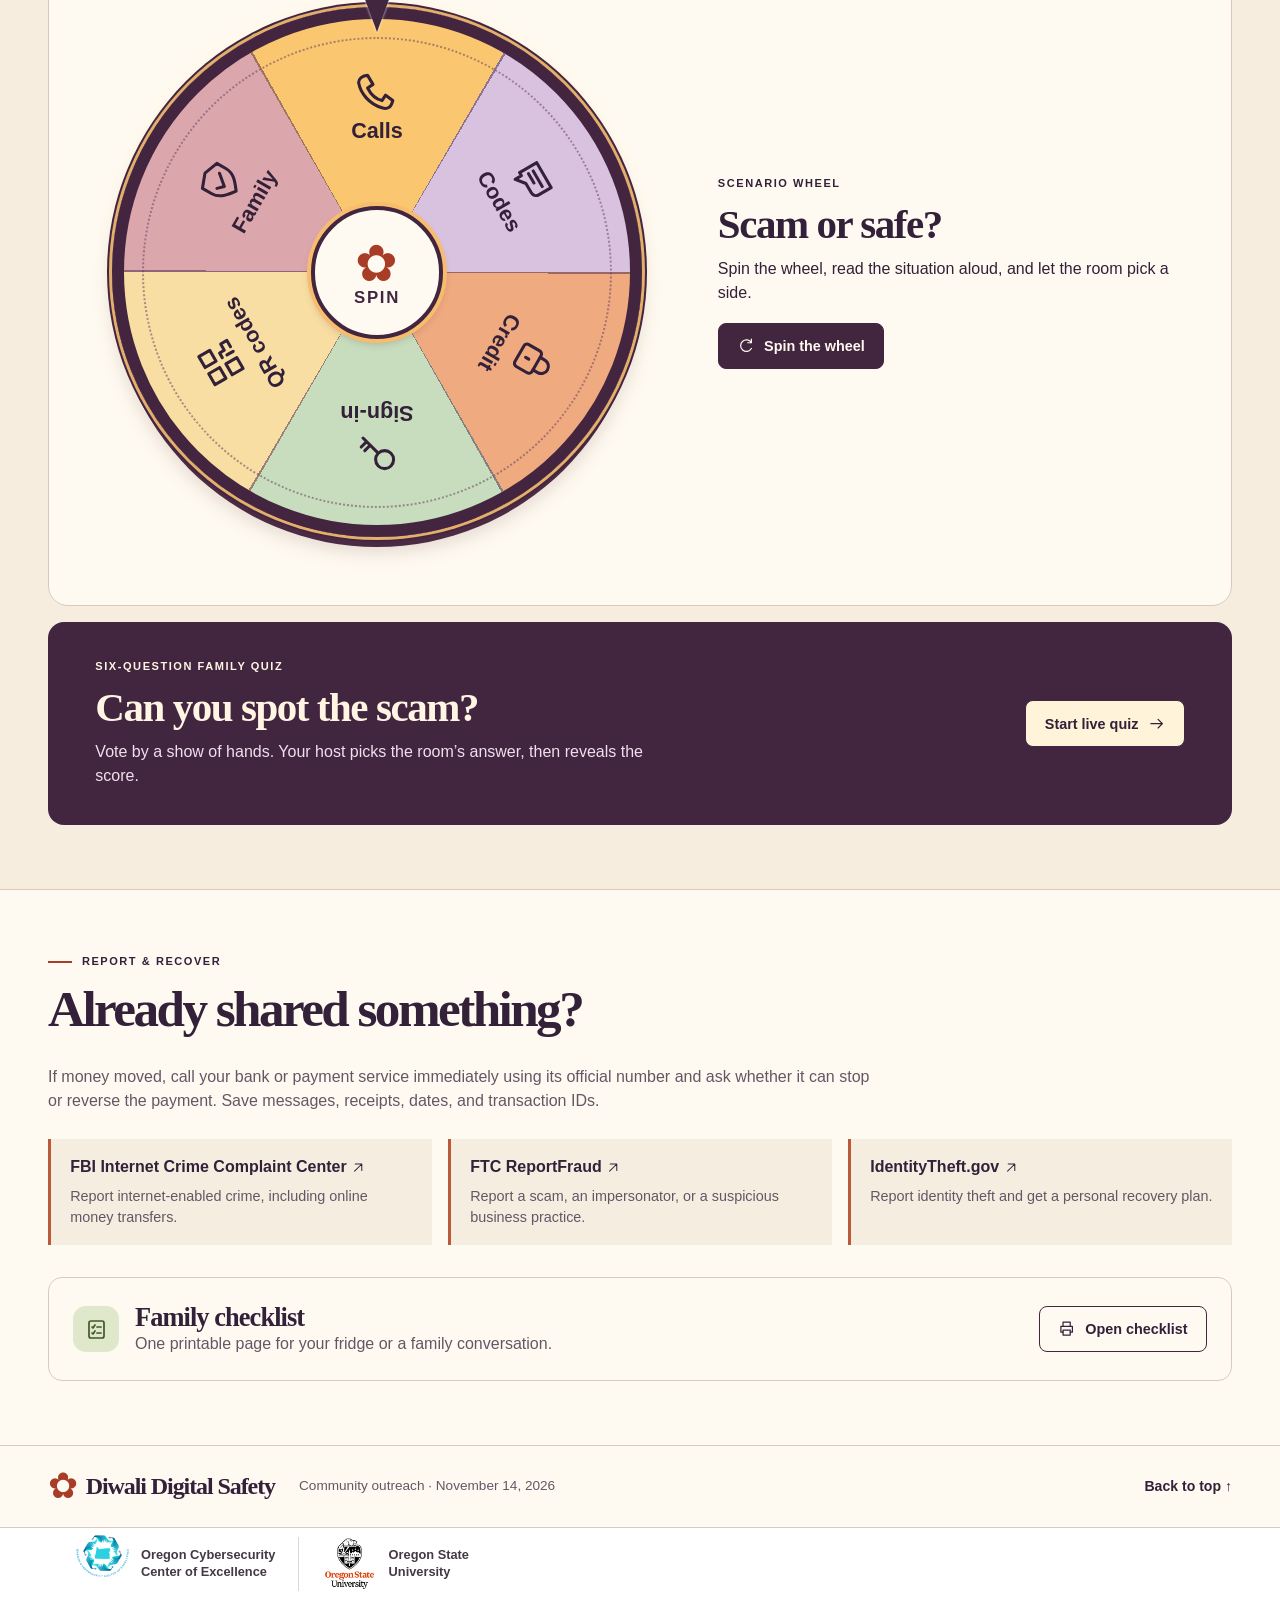
==== commit 859bda1c: "Update index.html" ====
--- a/index.html
+++ b/index.html
@@ -4,11 +4,11 @@
 <meta charset="utf-8"><meta name="viewport" content="width=device-width,initial-scale=1"><meta name="theme-color" content="#fff9ee">
 <title>Scam or Safe? Protect Your Family · Diwali Digital Safety</title>
 <meta name="description" content="Play a scam-spotting game, protect your accounts, and take home a family checklist from the Diwali community table on November 14, 2026.">
-<link rel="stylesheet" href="style.css"><script defer src="topics.js"></script><script defer src="app.js"></script>
+<link rel="stylesheet" href="event-style.css"><script defer src="topics.js"></script><script defer src="app.js"></script>
 </head><body><a class="skip" href="#main">Skip to content</a>
 <header><div class="credit-strip" aria-label="Credits" role="group">
   <div class="credit-inner">
-    <strong class="credit-label">Credits</strong>
+    <strong class="credit-label"></strong>
     <div class="credit-marks">
       <div class="credit-org"><div class="credit-logo cyber"><img src="oregon-cybersecurity-center.png" width="410" height="328" alt=""></div><span>Oregon Cybersecurity<br>Center of Excellence</span></div>
       <div class="credit-org"><div class="credit-logo osu"><img src="oregon-state-university.png" width="171" height="180" alt=""></div><span>Oregon State<br>University</span></div>
@@ -28,7 +28,7 @@
 
 </main><footer><div class="wrap"><a class="brand" href="#main"><span class="floret" aria-hidden="true">✿</span> Diwali Digital Safety</a><span>Community outreach · November 14, 2026</span><a href="#main">Back to top ↑</a></div><div class="credit-strip" aria-label="Credits" role="group">
   <div class="credit-inner">
-    <strong class="credit-label">Credits</strong>
+    <strong class="credit-label"></strong>
     <div class="credit-marks">
       <div class="credit-org"><div class="credit-logo cyber"><img src="oregon-cybersecurity-center.png" width="410" height="328" alt=""></div><span>Oregon Cybersecurity<br>Center of Excellence</span></div>
       <div class="credit-org"><div class="credit-logo osu"><img src="oregon-state-university.png" width="171" height="180" alt=""></div><span>Oregon State<br>University</span></div>
--- a/event-style.css
+++ b/event-style.css
@@ -0,0 +1,131 @@
+:root{--paper:#fffaf1;--ink:#332039;--muted:#635765;--accent:#a73d26;--border:#d8cbbd;--plum:#422640;--cream:#fff5e2;font-family:"Inter","Helvetica Neue",Arial,sans-serif;color:var(--ink);background:var(--paper);font-synthesis:none}*{box-sizing:border-box}html{scroll-behavior:smooth;scroll-padding-top:20px}body{margin:0;line-height:1.5}a{color:inherit}button,a{touch-action:manipulation}button{font:inherit;color:inherit;cursor:pointer}button:disabled{cursor:default}a:focus-visible,button:focus-visible,summary:focus-visible,input:focus-visible{outline:3px solid #1361a0;outline-offset:4px}h1,h2,h3,p,figure{margin:0}h1,h2,h3,.brand{font-family:"Iowan Old Style","Palatino Linotype",Georgia,serif}h2,h3{font-weight:600}h2{font-size:clamp(2.2rem,4vw,3.45rem);line-height:1.08;letter-spacing:-.05em}h3{font-size:1.65rem;line-height:1.14;letter-spacing:-.035em}.wrap{width:min(1220px,calc(100% - 96px));margin:auto}.bar,.bar nav,.brand,.pill,.button,.meta span,.actions,.kicker,.section-head,.dialog-head,.takehome,footer .wrap{display:flex;align-items:center}.bar{height:76px;gap:3.2rem}.brand{font-weight:700;letter-spacing:-.045em;font-size:1.5rem;gap:.55rem;text-decoration:none;white-space:nowrap}.floret{font-family:Georgia,serif;color:var(--accent);font-size:2.25rem;line-height:1}.bar nav{gap:1.9rem;margin-left:auto}.bar nav a,footer a{font-size:.88rem;font-weight:600;text-decoration:none}.bar nav a:hover,footer a:hover{text-decoration:underline}.pill,.button{justify-content:center;gap:.6rem;text-decoration:none;font-weight:700;line-height:1.25}.pill{font-size:.85rem;border:1px solid var(--ink);border-radius:999px;padding:.65rem 1rem}.ic{width:1.2em;height:1.2em;display:inline-block;vertical-align:middle;flex:none;stroke:currentColor;fill:none;stroke-width:1.7;stroke-linecap:round;stroke-linejoin:round}.hero{background:#fff3dc;border-block:1px solid var(--border)}.hero-grid{display:grid;grid-template-columns:1.12fr 1fr;align-items:center;gap:4%;padding-block:clamp(38px,4vw,63px)}.kicker{font-size:.69rem;font-weight:800;letter-spacing:.14em;line-height:1.4;gap:.62rem}.sun{background:#ae4926;width:9px;height:9px;border-radius:50%;box-shadow:0 0 0 4px #f5dab6;margin-inline:4px}.intro h1{font-weight:600;margin:.9rem 0 .1rem;font-size:clamp(3.5rem,6.7vw,6.75rem);line-height:1.04;letter-spacing:-.067em}.intro h1 em{color:var(--accent);font-weight:500}.intro h2{font-size:clamp(1.9rem,3.25vw,3.25rem);letter-spacing:-.045em;font-weight:500}.lead{color:#51414a;font-size:clamp(1rem,1.3vw,1.16rem);max-width:490px;line-height:1.55;margin-top:1.1rem}.meta{display:grid;gap:.28rem;margin:1.25rem 0 1.45rem;font-size:.88rem;font-weight:600}.meta span{gap:.55rem}.meta .ic{color:var(--accent)}.meta b{font-weight:400}.actions{gap:.65rem;flex-wrap:wrap}.button{border:1px solid var(--plum);border-radius:8px;padding:.83rem 1.15rem;min-height:45px;font-size:.9rem;transition:background .15s,transform .15s}.primary{background:var(--plum);color:#fff8ed}.secondary{background:transparent;color:var(--ink)}.primary:hover{background:#5a3458}.secondary:hover,.pill:hover{background:#f4e7d4}.button:active{transform:translateY(1px)}.hero-art{overflow:hidden;border-radius:22px;border:1px solid #513046;box-shadow:4px 5px 0 #513046;transform:rotate(1.2deg);margin:6px}.hero-art img{display:block;width:100%;height:auto}.section{padding-block:clamp(45px,5vw,76px)}.line{height:2px;width:24px;background:var(--accent)}.section-head{align-items:flex-end;justify-content:space-between;gap:1rem;margin:.7rem 0 1.8rem}.section-head p,.copy-card p,.host-grid>div>p:not(.kicker),.takehome p,.help-intro,.play-copy>p:not(.kicker){color:var(--muted)}.section-head p{max-width:290px;font-size:.95rem}.topics{display:grid;grid-template-columns:repeat(3,1fr);gap:15px}.topic{position:relative;text-align:left;padding:22px 24px 24px;border:1px solid #d4c6b6;border-radius:14px;background:#fffdf7;transition:transform .15s,box-shadow .15s}.topic:hover{transform:translateY(-2px);box-shadow:0 4px 0 #dfd1bf}.topic strong{display:block;font:600 1.5rem/1.13 "Iowan Old Style",Georgia,serif;letter-spacing:-.035em;margin:.95rem 0 .35rem}.topic small{display:block;font-size:.88rem;color:#5a4a55;line-height:1.5}.tile-icon{display:inline-grid;place-items:center;width:46px;height:46px;border-radius:13px}.tile-icon .ic{width:24px;height:24px}.peach{background:#f9d6bc;color:#813d25}.lilac{background:#e7d9f4;color:#593d70}.lime{background:#dfe8ca;color:#42562b}.butter{background:#fae5a5;color:#71520f}.teal{background:#d1e8df;color:#295c4b}.rose{background:#f1d7da;color:#793748}.topic>.ic{position:absolute;right:22px;top:25px;width:17px}.play{background:#f6eddf;border-block:1px solid var(--border)}.wheel-card{display:grid;grid-template-columns:.9fr 1.1fr;gap:4rem;align-items:center;border-radius:20px;border:1px solid var(--border);padding:2rem 6%;background:var(--paper)}.wheel-display{width:min(280px,85%);aspect-ratio:1;margin:12px auto;position:relative;display:grid;place-items:center}.wheel{position:absolute;inset:0;border:5px solid var(--plum);border-radius:50%;background:conic-gradient(from -30deg,#fac66f 0 60deg,#d9c2e0 60deg 120deg,#efaa80 120deg 180deg,#c8ddbd 180deg 240deg,#f8dea3 240deg 300deg,#dca7ac 300deg);box-shadow:3px 4px 0 var(--plum);transition:transform 1.35s cubic-bezier(.12,.66,.15,1)}.wheel .segment{position:absolute;inset:0;display:flex;align-items:center;flex-direction:column;padding-top:9%;transform:rotate(var(--angle));font-weight:800;font-size:.76rem}.segment .ic{font-size:1.3rem;margin-bottom:2px}.hub{z-index:1;border:3px solid var(--plum);background:var(--paper);width:22%;aspect-ratio:1;border-radius:50%;display:grid;place-items:center;color:var(--accent);font:2.3rem Georgia;pointer-events:none}.pointer{position:absolute;z-index:2;top:-12px;left:calc(50% - 11px);width:0;height:0;border-left:11px solid transparent;border-right:11px solid transparent;border-top:25px solid var(--plum)}.play-copy h3,.quiz-banner h3,.host h2{margin:.6rem 0}.play-copy h3,.quiz-banner h3{font-size:clamp(1.8rem,3.2vw,2.75rem)}.play-copy>.button{margin-top:1.1rem}.wheel-result:empty{display:none}.wheel-result{margin-top:1.2rem;border-top:1px solid var(--border);padding-top:1rem}.wheel-result p{margin-bottom:.75rem}.wheel-result p:last-child{margin-bottom:0}.quiz-banner{display:flex;align-items:center;justify-content:space-between;gap:2rem;margin-top:1rem;padding:2.3rem 4%;background:var(--plum);color:#fff5e2;border-radius:16px}.quiz-banner p:not(.kicker){max-width:580px;color:#f2dfed}.light{background:#fff3d9;color:var(--ink);white-space:nowrap}.help-intro{max-width:830px}.resources{display:grid;grid-template-columns:repeat(3,1fr);gap:1rem;margin:1.6rem 0 2rem}.resources a{padding:1rem 1.2rem;border-left:3px solid #b75b39;background:#f6ede1;text-decoration:none}.resources strong{display:block}.resources strong .ic{width:.9em}.resources span{display:block;font-size:.9rem;color:var(--muted);margin-top:.45rem}.resources a:hover strong{text-decoration:underline}.takehome{gap:1rem;border:1px solid var(--border);border-radius:14px;padding:1.5rem}.takehome .button{margin-left:auto;white-space:nowrap}.host{background:#f5eadc;border-top:1px solid var(--border)}.host-grid{display:grid;grid-template-columns:1fr 1fr;gap:8%;align-items:start}.host .button{width:fit-content;margin-top:1.1rem}.copy-card{background:var(--paper);padding:1.5rem;border:1px solid var(--border);border-radius:14px}.copy-card p{margin-top:.4rem}details{margin-top:1rem}summary{cursor:pointer;font-weight:700;padding:.45rem 0}#bank{padding-left:1.35rem}#bank>li{margin:1rem 0}#bank ol{padding-left:1.6rem}#bank small{color:#375730;font-weight:700}footer{background:var(--paper);border-top:1px solid var(--border)}footer .wrap{padding-block:1.4rem;gap:1.5rem;flex-wrap:wrap}footer span:not(.floret){font-size:.85rem;color:var(--muted)}footer .wrap>a:last-child{margin-left:auto}dialog{background:var(--paper);color:var(--ink);border:1px solid var(--ink);border-radius:18px;max-width:min(680px,94vw);max-height:90dvh;padding:clamp(20px,4vw,40px);box-shadow:0 20px 90px #2411274a}dialog::backdrop{background:#221320aa}body:has(dialog[open]){overflow:hidden}.dialog-head{justify-content:space-between;gap:20px;margin-bottom:1rem}.close{border:1px solid var(--border);border-radius:50%;width:44px;height:44px;background:transparent;font-size:1.65rem;line-height:1}dialog h2{font-size:clamp(2rem,4vw,3rem)}.detail-body p{margin:1rem 0}.detail-body h3{font:700 1.03rem Arial,sans-serif;letter-spacing:0;margin:1.4rem 0 .4rem}.detail-body ul{margin:.4rem 0;padding-left:1.3rem}.detail-body li{margin:.42rem 0}.source-links{display:flex;flex-wrap:wrap;gap:.6rem;margin-top:.75rem}.source-links a{font-size:.88rem;color:#883a27;text-underline-offset:3px;font-weight:650}.source-links a:not(:last-child){margin-right:.4rem}.quiz-board{width:min(1100px,96vw);max-width:96vw}.quiz-board .dialog-head{margin:0 0 .8rem}.quiz-meta{font-weight:700;font-size:.95rem;color:#75505c}.quiz-board h2{margin:.65rem 0 1.1rem;letter-spacing:-.035em;line-height:1.15}.choices{display:grid;grid-template-columns:1fr 1fr;gap:.65rem}.choice{display:flex;align-items:center;gap:.8rem;border:1px solid var(--border);border-radius:9px;background:#fffdf7;text-align:left;padding:.85rem;font-size:clamp(1rem,1.6vw,1.45rem);font-weight:600}.choice span{background:#ede2d5;border-radius:5px;padding:.2em .45em;font-weight:800}.choice[aria-pressed=true]{outline:2px solid var(--plum);background:#eee0ee}.choice.correct{border-color:#3e683f;background:#e2edda}.choice:disabled{color:var(--ink)}.answer-note{margin:1rem 0;font-weight:600;font-size:clamp(1rem,1.5vw,1.3rem)}.skip{position:fixed;top:-80px;left:10px;background:#fff;padding:12px;z-index:10}.skip:focus{top:8px}.screen-title{position:absolute;left:-10000px}
+@media(max-width:900px){.wrap{width:calc(100% - 48px)}.bar{gap:1.2rem}.bar nav{gap:1rem}.topics{grid-template-columns:repeat(2,1fr)}.hero-grid{gap:2%}.wheel-card{gap:1.5rem}.brand{font-size:1.3rem}}
+@media(max-width:700px){.wrap{width:calc(100% - 36px)}.bar{height:auto;min-height:64px;flex-wrap:wrap;justify-content:space-between;padding-block:10px;gap:.35rem}.bar nav{order:3;margin:0;flex-basis:100%;gap:1.5rem;border-top:1px solid #e9dccb;padding:.4rem 0 0}.bar nav a{font-size:.81rem;padding:.18rem 0}.pill{font-size:.74rem;padding:.55rem .7rem}.hero-grid{grid-template-columns:1fr;gap:1.7rem;padding-block:34px}.hero-art{margin:0 4px 4px;max-width:530px}.intro h1{font-size:clamp(3.5rem,11.5vw,5.5rem)}.section-head,.takehome,.quiz-banner{align-items:flex-start;flex-direction:column}.section-head{gap:.65rem}.section-head p{max-width:none}.topics{gap:10px}.topic{padding:15px}.topic .tile-icon{width:37px;height:37px}.topic>.ic{right:12px;top:15px}.topic strong{font-size:1.25rem}.topic small{font-size:.82rem}.wheel-card,.host-grid{grid-template-columns:1fr;gap:1.6rem}.wheel-card{padding:1.5rem}.wheel-display{width:min(210px,80%)}.quiz-banner{gap:1rem;padding:1.5rem}.resources{grid-template-columns:1fr}.takehome .button{margin-left:0}.takehome{gap:.8rem}.choices{grid-template-columns:1fr}.choice{padding:.6rem}.host-grid{gap:2rem}footer .wrap{gap:.6rem 1rem}footer span:not(.floret){flex-basis:100%}footer .wrap>a:last-child{margin-left:0}.quiz-board{max-height:96dvh}.help-intro{font-size:.96rem}}@media(max-width:370px){.brand{font-size:1.13rem}.topics{grid-template-columns:1fr}.meta{font-size:.8rem}.actions{gap:.45rem}.actions .button{padding:.65rem .75rem}}
+@media(prefers-reduced-motion:reduce){html{scroll-behavior:auto}*,*::before,*::after{transition:none!important;animation:none!important}}
+
+/* Practice cards */
+.topic { display:flex; flex-direction:column; align-items:flex-start; }
+.topic .snippet { display:block; padding:.6rem .85rem; border-radius:.8rem .8rem .8rem .15rem; margin:.35rem 0 1.1rem; font-size:.95rem; line-height:1.35; }
+.try-clue { display:flex; align-items:center; gap:.55rem; margin-top:auto; font-size:.84rem; font-weight:700; }
+.practice-card { margin-top:1.2rem; }
+.sample { border-radius:14px 14px 14px 2px; padding:1rem 1.1rem; margin:.7rem 0 1.05rem; }
+.sample small { display:flex; align-items:center; gap:.5rem; font-weight:700; }
+.sample blockquote { margin:.6rem 0 .1rem; font:600 clamp(1.35rem,3vw,1.8rem)/1.23 Georgia,serif; }
+.practice-card h3 { font-family:inherit; font-size:1.05rem; font-weight:700; line-height:1.45; letter-spacing:0; }
+#clue-choices,.vote-row { display:flex; flex-wrap:wrap; gap:.55rem; margin:.9rem 0; }
+.clue,.vote { background:#fffdf7; border:1.5px solid #70576b; border-radius:9px; min-height:46px; padding:.55rem .9rem; font-weight:700; }
+.clue:hover,.vote:hover { background:#f2e5d4; }
+.clue.found { background:#dfeccc; border-color:#486139; }
+.clue.try-again { background:#ffecd4; border-color:#935626; }
+#clue-feedback { font-weight:600; }
+.detail-body summary { padding:.8rem 0; border-top:1px solid var(--border); }
+/* The wheel is driven by one rotation clock so the pointer follows the pegs. */
+.wheel-card { grid-template-columns:minmax(0,1.22fr) minmax(0,1fr); gap:clamp(18px,4vw,64px); padding:clamp(1rem,3vw,2.6rem); overflow:hidden; }
+.wheel-stage { padding:clamp(16px,2vw,30px) 8px; background:radial-gradient(ellipse at center,#fbe4b4 25%,transparent 69%); }
+.wheel-display { width:min(100%,530px); margin:4px auto; }
+.wheel { transition:none; border:clamp(7px,1vw,12px) solid #43253f; box-shadow:0 0 0 3px #e4ae6b, 0 0 0 5px var(--plum), 0 10px 0 #4b2a43, 0 15px 19px #5a3c492b; }
+.wheel::before { content:""; position:absolute; inset:0; border-radius:50%; background:repeating-conic-gradient(from -30deg, #4c2d4c88 0 .5deg, transparent .5deg 60deg); }
+.wheel::after { content:""; position:absolute; inset:3.5%; border:2px dotted #65426088; border-radius:50%; }
+.wheel .segment { font-size:clamp(.9rem,1.7vw,1.35rem); line-height:1.2; padding-top:10%; }
+.segment .ic { font-size:clamp(1.2rem,3vw,2.25rem); margin-bottom:.3rem; }
+.hub { pointer-events:auto; width:25%; display:flex; flex-direction:column; justify-content:center; align-items:center; padding:0; border:4px solid var(--plum); box-shadow:0 0 0 4px #f8bc6d,0 4px 8px #43254044; color:var(--plum); font:800 clamp(.7rem,1.5vw,1.05rem)/1.05 Arial,sans-serif; letter-spacing:.1em; }
+.hub span { font:clamp(1.8rem,4vw,3.4rem)/1 Georgia,serif; color:var(--accent); }
+.pointer { transform-origin:50% 0; top:-13px; border-top-width:clamp(28px,3vw,45px); border-left-width:14px; border-right-width:14px; left:calc(50% - 14px); filter:drop-shadow(0 2px 1px #fff8); }
+.situation { font-size:clamp(1.05rem,1.6vw,1.4rem); line-height:1.43; }
+.vote { min-width:6.5rem; border-radius:999px; }
+.vote[aria-pressed=true] { background:var(--plum); color:white; }
+.verdict { background:#f4ead8; border-left:4px solid var(--accent); padding:.8rem 1rem; }
+.verdict p { margin:.25rem 0 0; }
+.round-meter { display:flex; gap:5px; margin:.9rem 0; }
+.round-meter span { flex:1; height:7px; border-radius:8px; overflow:hidden; background:#e8dece; }
+.round-meter .done { background:#815169; }
+.round-meter .current::after { content:""; display:block; width:100%; height:100%; background:#ac502e; transform-origin:left; animation:meter-in .5s ease-out both; }
+.quiz-board h2,.round-in { animation:card-in .36s ease-out both; }
+.choice { animation:card-in .32s var(--delay,0ms) ease-out backwards; }
+.choice[aria-pressed=true] span { background:var(--plum); color:white; }
+.choice.correct { animation:answer-in .42s ease-out both; }
+#reveal:disabled { opacity:.55; }
+.score-flower { font:4rem/1 Georgia,serif; color:var(--accent); animation:bloom .6s ease-out both; }
+@keyframes card-in { from { opacity:0; transform:translateY(12px); } to { opacity:1; transform:translateY(0); } }
+@keyframes answer-in { 0% { transform:scale(.98); } 55% { transform:scale(1.015); } 100% { transform:scale(1); } }
+@keyframes bloom { from { opacity:0; transform:scale(.7) rotate(-15deg); } to { opacity:1; transform:scale(1) rotate(0); } }
+@keyframes meter-in { from { transform:scaleX(0); } to { transform:scaleX(1); } }
+@media(max-width:700px) {
+  .wheel-card { grid-template-columns:1fr; gap:1.1rem; }
+  .wheel-display { width:min(100%,450px); }
+  .wheel .segment { font-size:clamp(.9rem,4vw,1.25rem); }
+  .segment .ic { font-size:clamp(1.2rem,5vw,1.75rem); }
+  .play-copy { padding:.25rem .4rem .8rem; }
+}
+
+/* The glow follows the two printed wicks as the illustration scales. */
+.hero-art { position:relative; isolation:isolate; }
+.lamp-light { position:absolute; bottom:47.4%; width:2.8%; height:8.4%; pointer-events:none;
+  border-radius:75% 30% 66% 38%; transform:translateX(-50%) rotate(4deg); transform-origin:50% 100%;
+  background:linear-gradient(to top,#ffb34c66,#fffbd4cc 55%,#fff2ad55);
+  box-shadow:0 0 10px 5px #ffdf7e60,0 0 24px 10px #fff3ab40;
+}
+.lamp-left { left:13.5%; }
+.lamp-right { left:86.8%; }
+@media(prefers-reduced-motion:no-preference) {
+  .lamp-light { animation:diya-glow 1.5s ease-in-out 3 alternate; }
+  .lamp-right { animation-delay:.18s; animation-direction:alternate-reverse; }
+  .hero-art:hover .lamp-light { animation-name:diya-relight; }
+}
+@keyframes diya-glow {
+  0%,100% { transform:translateX(-50%) rotate(-4deg) scale(.87,.92); opacity:.6; }
+  35% { transform:translateX(-50%) rotate(6deg) scale(.93,1.08); opacity:1; }
+  70% { transform:translateX(-50%) rotate(-2deg) scale(1.08,.98); opacity:.86; }
+}
+@keyframes diya-relight {
+  0%,100% { opacity:.68; transform:translateX(-50%) rotate(-3deg); }
+  55% { opacity:1; transform:translateX(-50%) rotate(5deg) scale(.95,1.09); }
+}
+.marigold-burst { position:relative; display:inline-grid; place-items:center; width:2.4rem; height:2.4rem;
+  margin-right:.5rem; vertical-align:middle; pointer-events:none; color:#a8431c; }
+.marigold-burst b { font:2.4rem/1 Georgia,serif; }
+.marigold-burst i { position:absolute; display:block; width:.4rem; height:.6rem;
+  border-radius:70% 15% 65% 25%; background:#d67920; opacity:0; }
+.marigold-burst i:nth-of-type(even) { background:#ad4b38; }
+.score-flower { width:fit-content; }
+.score-flower .marigold-burst { width:4rem; height:4rem; }
+.score-flower b { font-size:4rem; }
+@media(prefers-reduced-motion:no-preference) {
+  .marigold-burst i { animation:petal-scatter 920ms ease-out both; }
+  .marigold-burst b { animation:bloom .55s ease-out both; }
+}
+@keyframes petal-scatter {
+  0% { opacity:0; transform:rotate(var(--direction)) translateY(-4px) scale(.4); }
+  18% { opacity:1; }
+  100% { opacity:0; transform:rotate(var(--direction)) translateY(calc(-1 * var(--reach))) rotate(50deg) scale(.65); }
+}
+
+.credit-strip { background:#fff; border-block-end:1px solid var(--border); }
+footer .credit-strip { border-block:1px solid var(--border); }
+.credit-inner { width:min(1220px,calc(100% - 96px)); margin:auto; padding-block:9px;
+  display:flex; align-items:center; gap:1.6rem; }
+.credit-label { font-size:.71rem; letter-spacing:.12em; text-transform:uppercase; color:#665a61; }
+.credit-marks,.credit-org { display:flex; align-items:center; }
+.credit-marks { gap:1.4rem; }
+.credit-org { gap:.65rem; }
+.credit-org + .credit-org { border-inline-start:1px solid #dfd7cf; padding-inline-start:1.4rem; }
+.credit-org span,footer .credit-org span { color:#443944; font:600 .8rem/1.28 Arial,sans-serif; }
+.credit-logo { display:grid; place-items:center; flex:none; position:relative; width:57px; height:54px; }
+.credit-logo img { display:block; }
+.credit-logo.cyber img { position:absolute; width:129px; height:auto; max-width:none; }
+.credit-logo.osu img { width:auto; height:51px; }
+@media(max-width:900px) { .credit-inner { width:calc(100% - 48px); } }
+@media(max-width:700px) {
+  .credit-inner { width:calc(100% - 36px); flex-wrap:wrap; gap:4px 1rem; }
+  .credit-marks { gap:.6rem; }
+  .credit-org { gap:.35rem; }
+  .credit-org + .credit-org { padding-inline-start:.6rem; }
+  .credit-logo { width:43px; height:44px; }
+  .credit-logo.cyber img { width:99px; }
+  .credit-logo.osu img { height:40px; }
+  .credit-org span,footer .credit-org span { font-size:.72rem; }
+}
+@media(max-width:385px) {
+  .credit-label { flex-basis:100%; }
+  .credit-marks { flex-wrap:wrap; }
+}
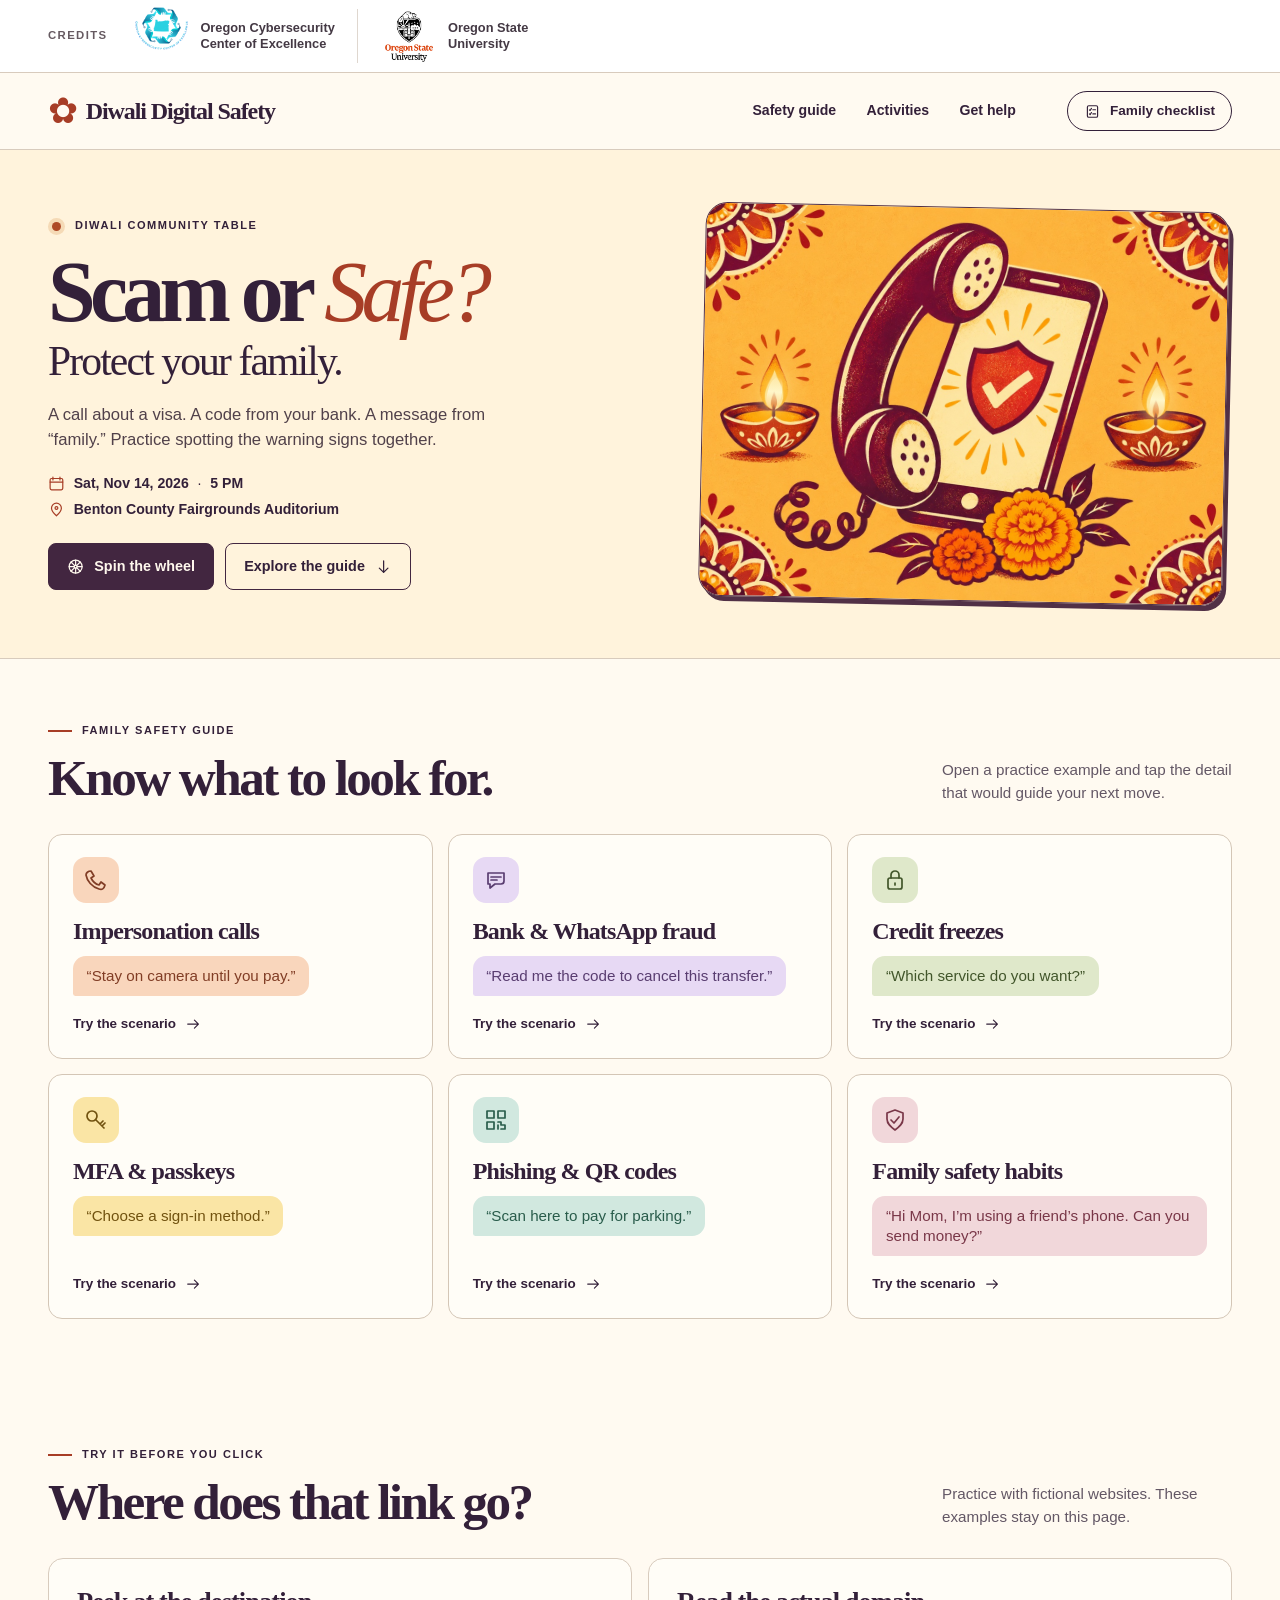
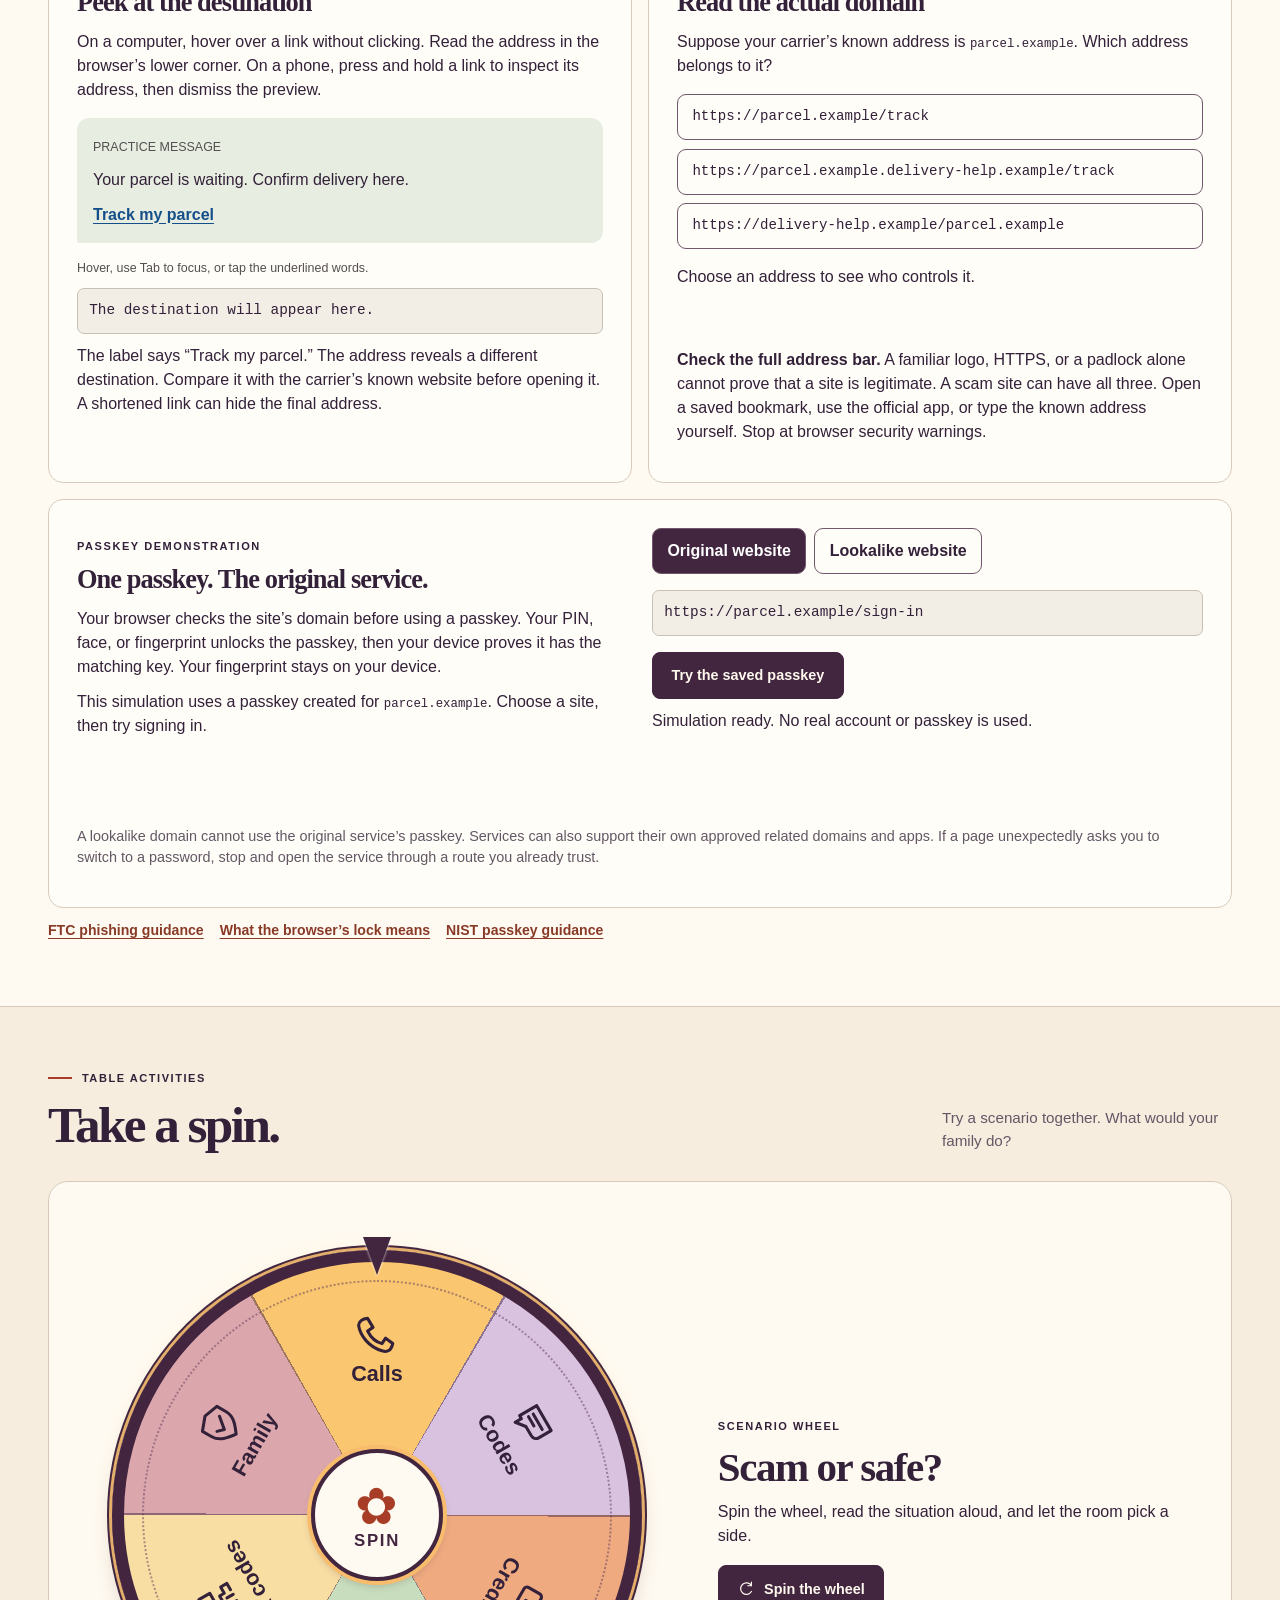
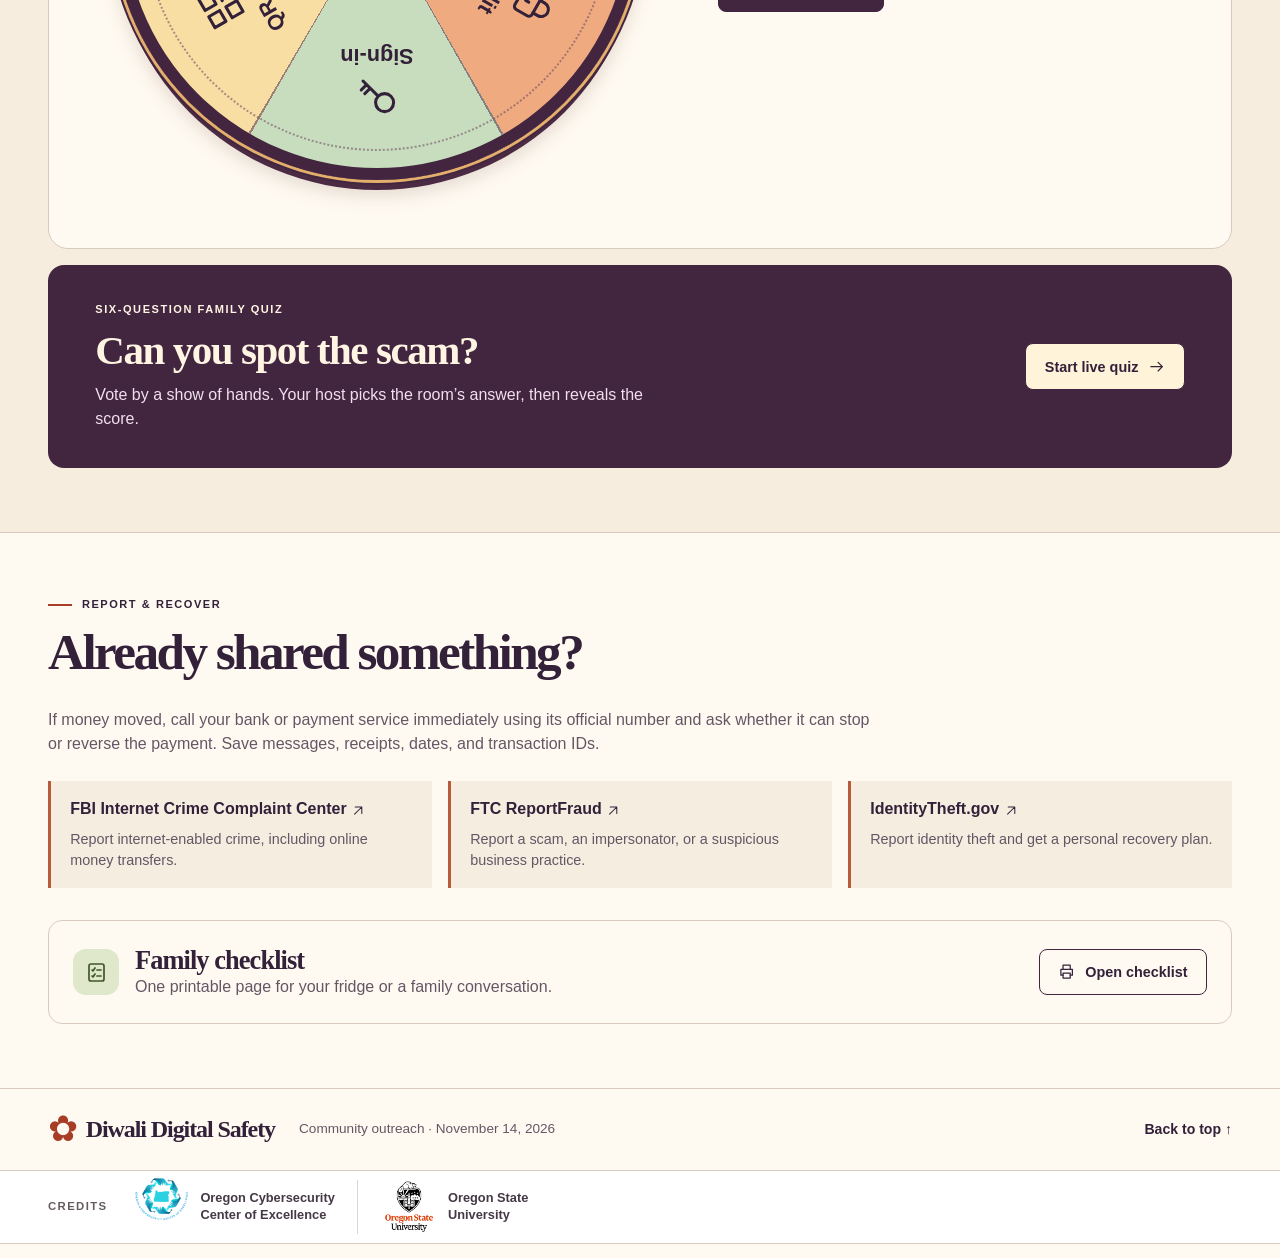
==== commit b7f7ac6c: "Add link and passkey demos; update family scenarios" ====
--- a/index.html
+++ b/index.html
@@ -4,11 +4,11 @@
 <meta charset="utf-8"><meta name="viewport" content="width=device-width,initial-scale=1"><meta name="theme-color" content="#fff9ee">
 <title>Scam or Safe? Protect Your Family · Diwali Digital Safety</title>
 <meta name="description" content="Play a scam-spotting game, protect your accounts, and take home a family checklist from the Diwali community table on November 14, 2026.">
-<link rel="stylesheet" href="event-style.css"><script defer src="topics.js"></script><script defer src="app.js"></script>
+<link rel="stylesheet" href="event-style.css?v=20261114"><script defer src="topics.js?v=20261114"></script><script defer src="app.js?v=20261114"></script>
 </head><body><a class="skip" href="#main">Skip to content</a>
 <header><div class="credit-strip" aria-label="Credits" role="group">
   <div class="credit-inner">
-    <strong class="credit-label"></strong>
+    <strong class="credit-label">Credits</strong>
     <div class="credit-marks">
       <div class="credit-org"><div class="credit-logo cyber"><img src="oregon-cybersecurity-center.png" width="410" height="328" alt=""></div><span>Oregon Cybersecurity<br>Center of Excellence</span></div>
       <div class="credit-org"><div class="credit-logo osu"><img src="oregon-state-university.png" width="171" height="180" alt=""></div><span>Oregon State<br>University</span></div>
@@ -19,6 +19,32 @@
 <section class="hero"><div class="wrap hero-grid"><div class="intro"><p class="kicker"><span class="sun"></span> DIWALI COMMUNITY TABLE</p><h1>Scam or <em>Safe?</em></h1><h2>Protect your family.</h2><p class="lead">A call about a visa. A code from your bank. A message from “family.” Practice spotting the warning signs together.</p><div class="meta"><span><i data-i="calendar"></i> Sat, Nov 14, 2026 <b>·</b> 5 PM</span><span><i data-i="pin"></i> Benton County Fairgrounds Auditorium</span></div><div class="actions"><a class="button primary" href="#activities"><i data-i="wheel"></i> Spin the wheel</a><a class="button secondary" href="#guide">Explore the guide <i data-i="down"></i></a></div></div>
 <figure class="hero-art"><img src="hero.jpg" width="1200" height="900" alt="A phone and protective shield between glowing diyas and marigolds." fetchpriority="high"><span class="lamp-light lamp-left" aria-hidden="true"></span><span class="lamp-light lamp-right" aria-hidden="true"></span></figure></div></section>
 <section class="guide wrap section" id="guide"><p class="kicker"><span class="line"></span> FAMILY SAFETY GUIDE</p><div class="section-head"><h2>Know what to look for.</h2><p>Open a practice example and tap the detail that would guide your next move.</p></div><div class="topics" id="topics"></div></section>
+<section class="section wrap" id="link-lab">
+<p class="kicker"><span class="line"></span> TRY IT BEFORE YOU CLICK</p>
+<div class="section-head"><h2>Where does that link go?</h2><p>Practice with fictional websites. These examples stay on this page.</p></div>
+<div class="lab-grid">
+<article class="lab-card">
+<h3>Peek at the destination</h3>
+<p>On a computer, hover over a link without clicking. Read the address in the browser’s lower corner. On a phone, press and hold a link to inspect its address, then dismiss the preview.</p>
+<div class="mock-message"><small>PRACTICE MESSAGE</small><p>Your parcel is waiting. Confirm delivery here.</p><a class="preview-link" id="peek-link" href="https://parcel.example.delivery-help.example/track" aria-describedby="link-destination">Track my parcel</a></div>
+<p class="lab-tip">Hover, use Tab to focus, or tap the underlined words.</p>
+<div class="address-box" id="link-destination" role="status">The destination will appear here.</div>
+<p>The label says “Track my parcel.” The address reveals a different destination. Compare it with the carrier’s known website before opening it. A shortened link can hide the final address.</p>
+</article>
+<article class="lab-card">
+<h3>Read the actual domain</h3><p>Suppose your carrier’s known address is <code>parcel.example</code>. Which address belongs to it?</p>
+<div id="domain-options" class="domain-options"></div><p id="domain-feedback" role="status">Choose an address to see who controls it.</p>
+<p><strong>Check the full address bar.</strong> A familiar logo, HTTPS, or a padlock alone cannot prove that a site is legitimate. A scam site can have all three. Open a saved bookmark, use the official app, or type the known address yourself. Stop at browser security warnings.</p>
+</article>
+</div>
+<article class="lab-card passkey-lab">
+<div><p class="kicker">PASSKEY DEMONSTRATION</p><h3>One passkey. The original service.</h3><p>Your browser checks the site’s domain before using a passkey. Your PIN, face, or fingerprint unlocks the passkey, then your device proves it has the matching key. Your fingerprint stays on your device.</p><p>This simulation uses a passkey created for <code>parcel.example</code>. Choose a site, then try signing in.</p></div>
+<div class="passkey-simulator"><div class="site-switch" role="group" aria-label="Choose a demonstration website"><button class="clue" id="original-site" aria-pressed="true">Original website</button><button class="clue" id="lookalike-site" aria-pressed="false">Lookalike website</button></div><div class="address-box" id="passkey-address">https://parcel.example/sign-in</div><button class="button primary" id="try-passkey">Try the saved passkey</button><p id="passkey-feedback" role="status">Simulation ready. No real account or passkey is used.</p></div>
+<p class="lab-footnote">A lookalike domain cannot use the original service’s passkey. Services can also support their own approved related domains and apps. If a page unexpectedly asks you to switch to a password, stop and open the service through a route you already trust.</p>
+</article>
+<div class="source-links"><a href="https://consumer.ftc.gov/articles/how-recognize-avoid-phishing-scams">FTC phishing guidance</a><a href="https://blog.chromium.org/2023/05/an-update-on-lock-icon.html">What the browser’s lock means</a><a href="https://www.nist.gov/cybersecurity-and-privacy/how-do-i-create-good-password">NIST passkey guidance</a></div>
+</section>
+
 <section id="activities" class="play section"><div class="wrap"><p class="kicker"><span class="line"></span> TABLE ACTIVITIES</p><div class="section-head"><h2>Take a spin.</h2><p>Try a scenario together. What would your family do?</p></div><div class="wheel-card">
 <div class="wheel-stage"><div class="wheel-display"><div class="pointer" aria-hidden="true"></div><div class="wheel" id="wheel" aria-hidden="true"></div><button class="hub" id="hub" aria-label="Spin the scenario wheel"><span aria-hidden="true">✿</span>SPIN</button></div></div>
 <div class="play-copy"><p class="kicker" id="round-label">SCENARIO WHEEL</p><div id="wheel-result" aria-live="polite"><h3>Scam or safe?</h3><p>Spin the wheel, read the situation aloud, and let the room pick a side.</p></div><button class="button primary" id="spin"><i data-i="rotate"></i> Spin the wheel</button></div></div>
@@ -28,7 +54,7 @@
 
 </main><footer><div class="wrap"><a class="brand" href="#main"><span class="floret" aria-hidden="true">✿</span> Diwali Digital Safety</a><span>Community outreach · November 14, 2026</span><a href="#main">Back to top ↑</a></div><div class="credit-strip" aria-label="Credits" role="group">
   <div class="credit-inner">
-    <strong class="credit-label"></strong>
+    <strong class="credit-label">Credits</strong>
     <div class="credit-marks">
       <div class="credit-org"><div class="credit-logo cyber"><img src="oregon-cybersecurity-center.png" width="410" height="328" alt=""></div><span>Oregon Cybersecurity<br>Center of Excellence</span></div>
       <div class="credit-org"><div class="credit-logo osu"><img src="oregon-state-university.png" width="171" height="180" alt=""></div><span>Oregon State<br>University</span></div>
--- a/event-style.css
+++ b/event-style.css
@@ -129,3 +129,23 @@
   .credit-label { flex-basis:100%; }
   .credit-marks { flex-wrap:wrap; }
 }
+
+.lab-grid { display:grid; grid-template-columns:1fr 1fr; gap:1rem; }
+.lab-card { background:#fffdf7; border:1px solid var(--border); border-radius:15px; padding:clamp(18px,3vw,28px); min-width:0; }
+.lab-card h3 { margin-bottom:.8rem; }
+.lab-card p { margin:.65rem 0; }
+.lab-card code { font-size:.95em; overflow-wrap:anywhere; }
+.mock-message { padding:1rem; margin:1rem 0; background:#e7eee1; border-radius:12px 12px 12px 2px; }
+.mock-message small,.lab-tip { font-size:.78rem; color:#534f50; }
+.preview-link { background:transparent; border:0; padding:6px 0; text-decoration:underline; text-underline-offset:3px; color:#154f89; font-weight:700; }
+.address-box { border:1px solid #c9c0b3; border-radius:7px; padding:.7rem; background:#f2eee6; font: .9rem/1.5 "Courier New",monospace; overflow-wrap:anywhere; }
+.destination-visible { background:#fff0d2; border-color:#ad6a30; }
+.domain-options { display:grid; gap:.55rem; margin-block:1rem; }
+.domain-option { text-align:left; overflow-wrap:anywhere; font: .88rem/1.4 "Courier New",monospace; }
+#domain-feedback,#passkey-feedback { min-height:4.5rem; }
+.passkey-lab { margin-top:1rem; display:grid; grid-template-columns:1fr 1fr; gap:1.5rem; }
+.site-switch { display:flex; flex-wrap:wrap; gap:.5rem; margin-bottom:1rem; }
+.site-switch [aria-pressed=true] { background:var(--plum); color:white; }
+.passkey-simulator .button { margin-top:1rem; }
+.lab-footnote { grid-column:1/-1; font-size:.9rem; color:var(--muted); }
+@media(max-width:700px) { .lab-grid,.passkey-lab { grid-template-columns:1fr; } }
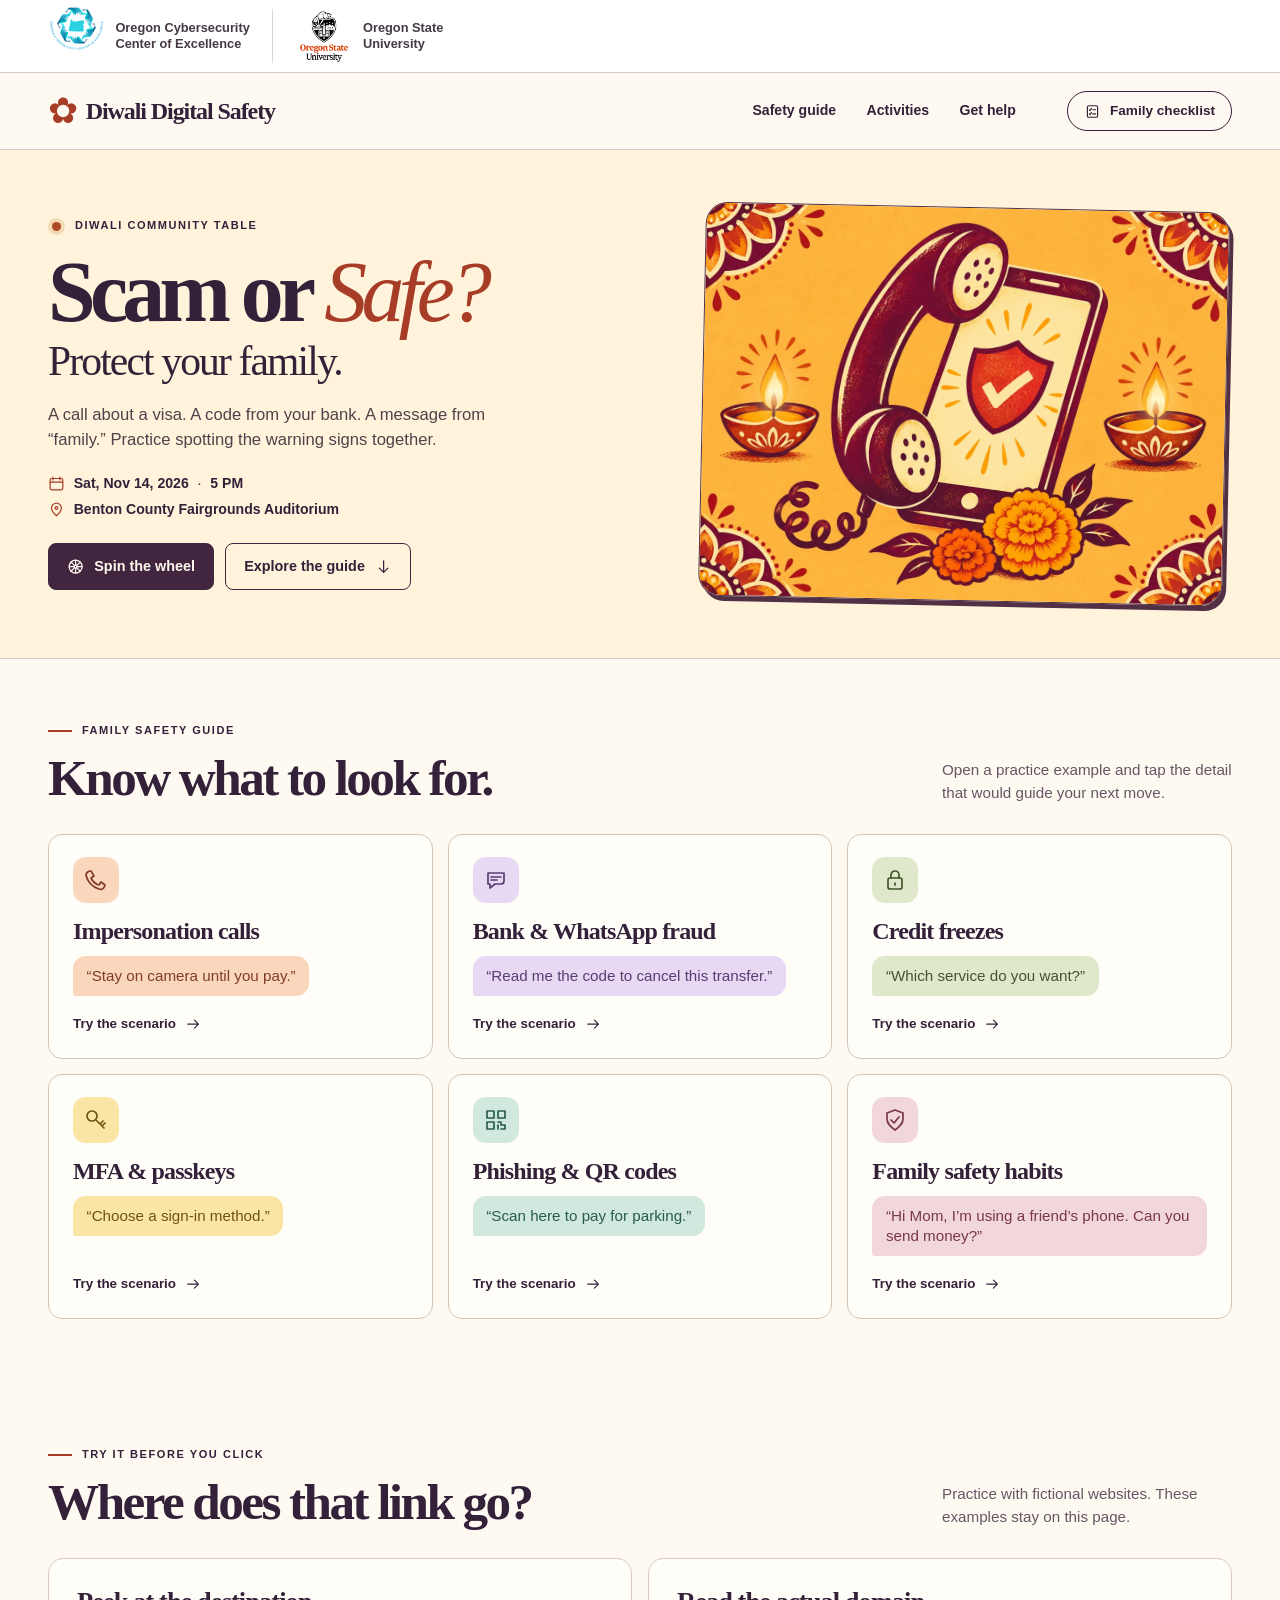
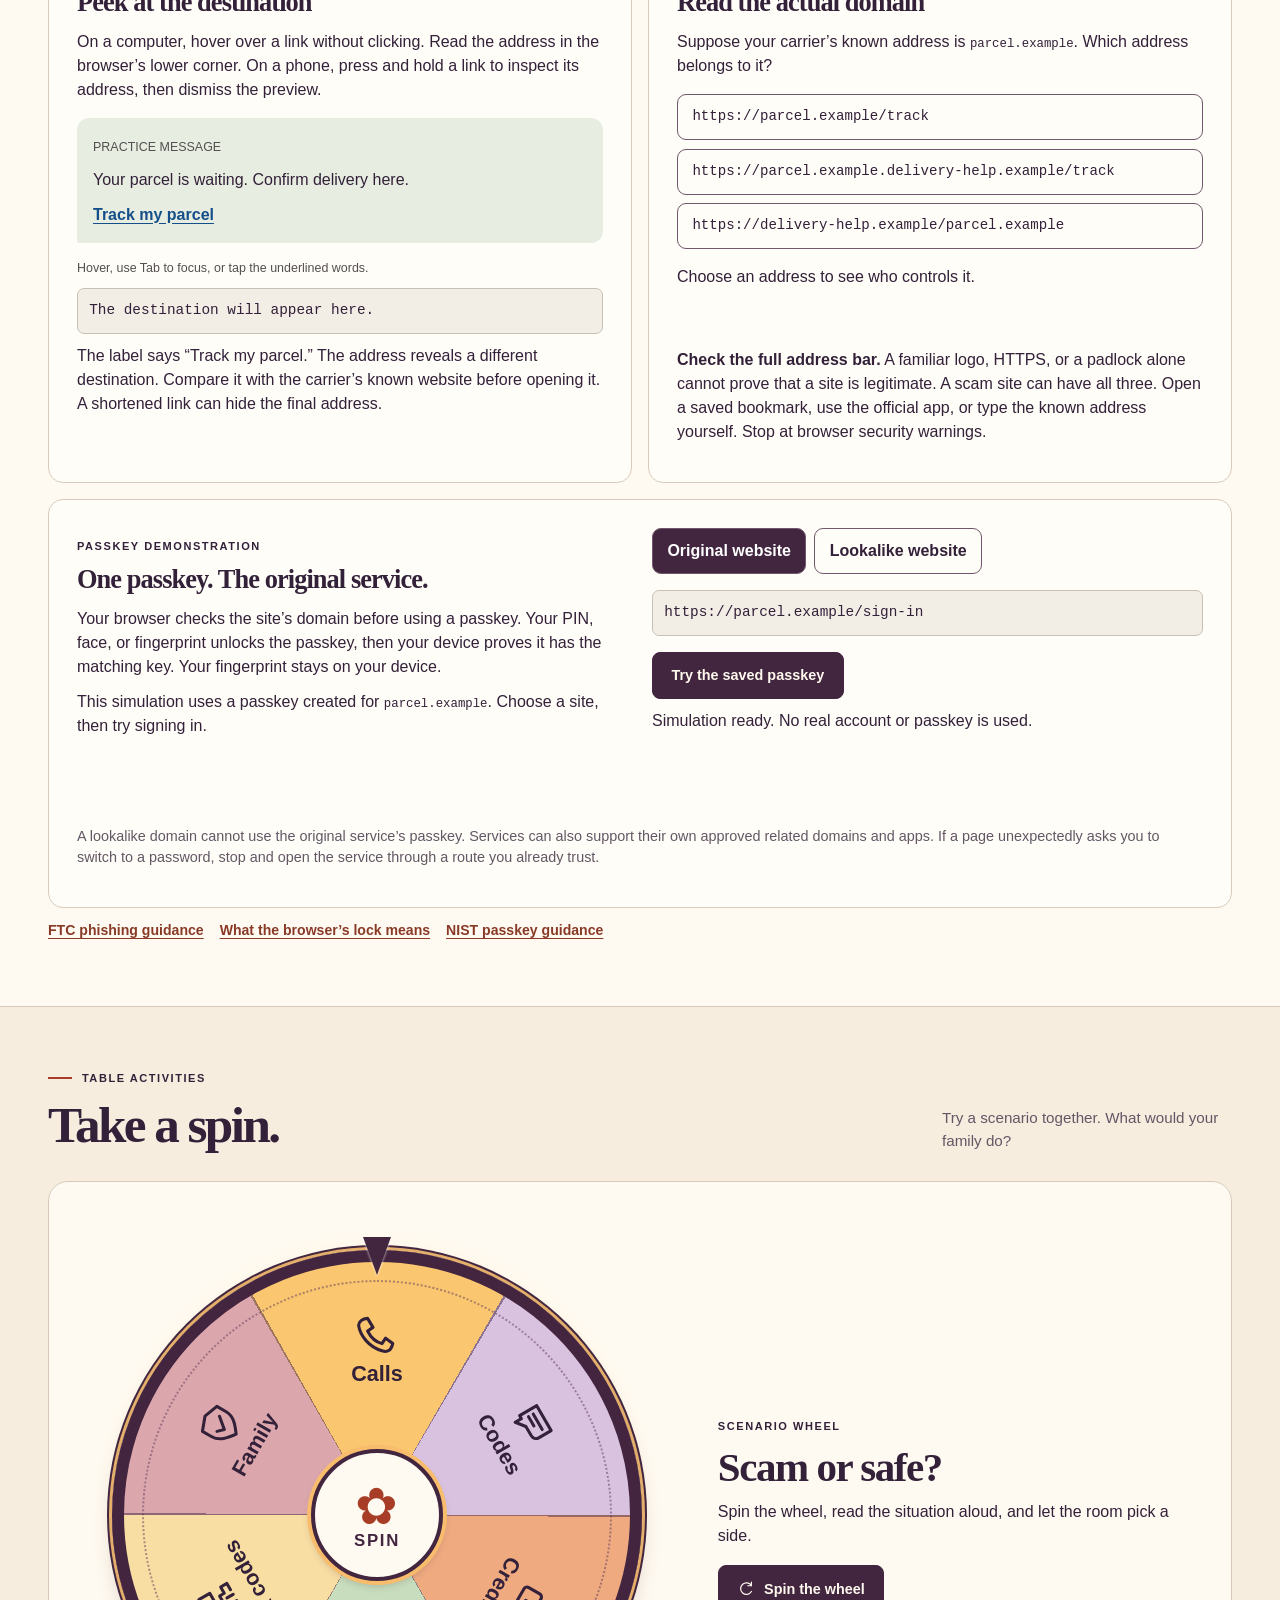
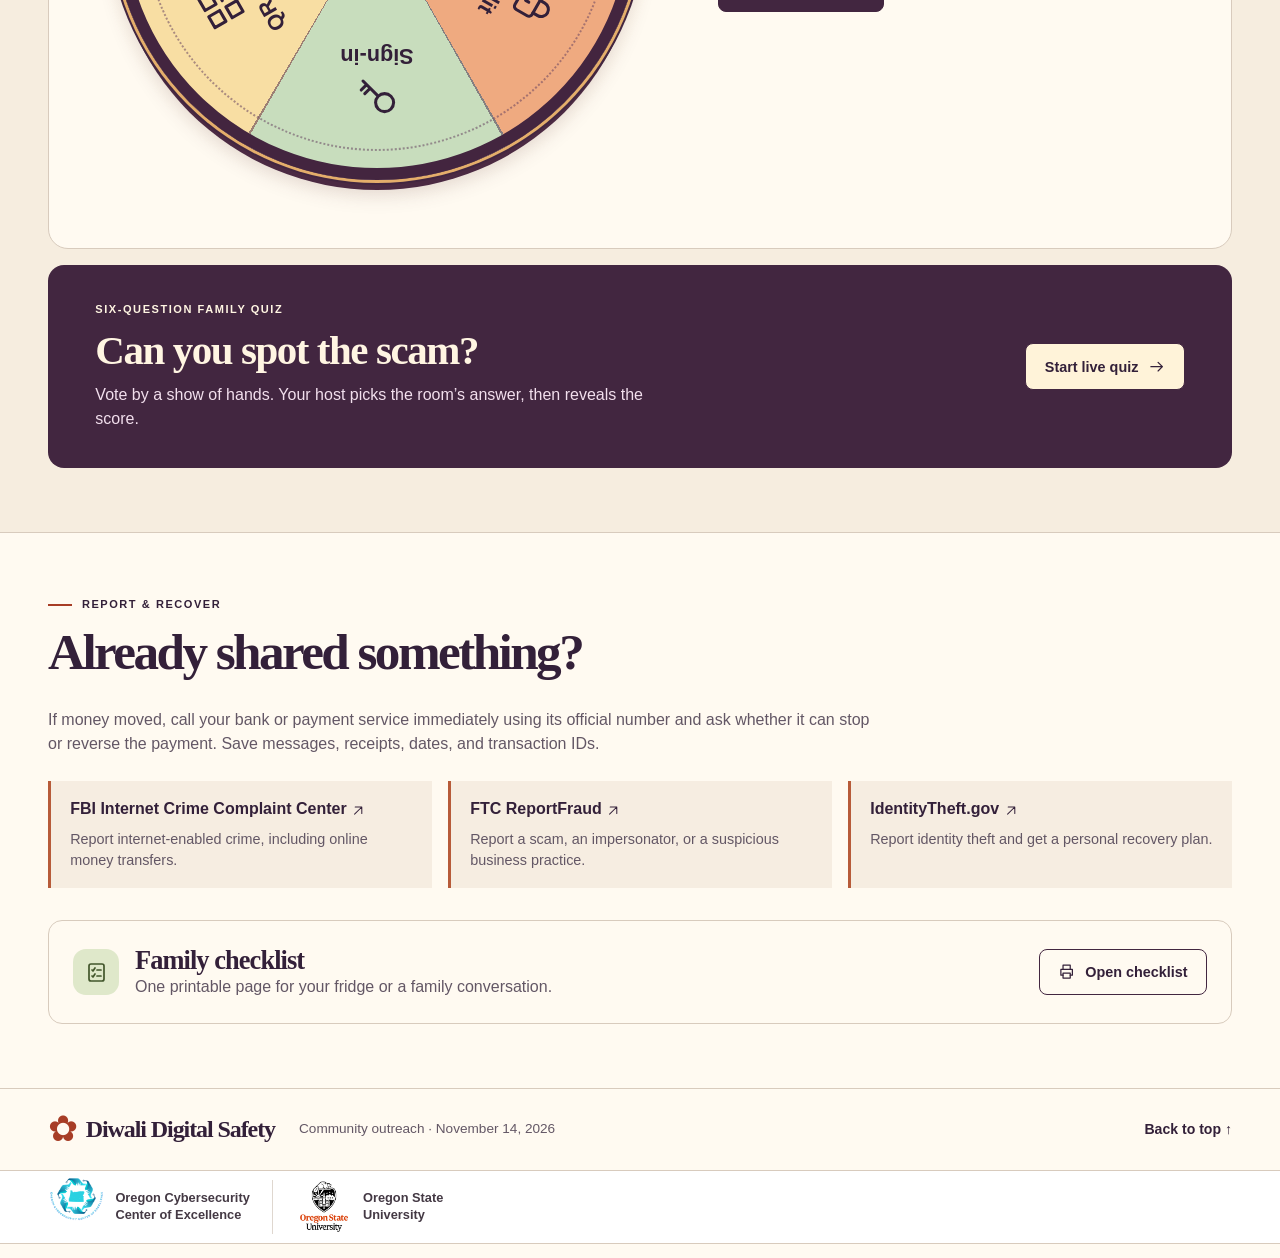
==== commit c3040902: "Preserve removal of visible credits labels" ====
--- a/index.html
+++ b/index.html
@@ -8,7 +8,7 @@
 </head><body><a class="skip" href="#main">Skip to content</a>
 <header><div class="credit-strip" aria-label="Credits" role="group">
   <div class="credit-inner">
-    <strong class="credit-label">Credits</strong>
+    
     <div class="credit-marks">
       <div class="credit-org"><div class="credit-logo cyber"><img src="oregon-cybersecurity-center.png" width="410" height="328" alt=""></div><span>Oregon Cybersecurity<br>Center of Excellence</span></div>
       <div class="credit-org"><div class="credit-logo osu"><img src="oregon-state-university.png" width="171" height="180" alt=""></div><span>Oregon State<br>University</span></div>
@@ -54,7 +54,7 @@
 
 </main><footer><div class="wrap"><a class="brand" href="#main"><span class="floret" aria-hidden="true">✿</span> Diwali Digital Safety</a><span>Community outreach · November 14, 2026</span><a href="#main">Back to top ↑</a></div><div class="credit-strip" aria-label="Credits" role="group">
   <div class="credit-inner">
-    <strong class="credit-label">Credits</strong>
+    
     <div class="credit-marks">
       <div class="credit-org"><div class="credit-logo cyber"><img src="oregon-cybersecurity-center.png" width="410" height="328" alt=""></div><span>Oregon Cybersecurity<br>Center of Excellence</span></div>
       <div class="credit-org"><div class="credit-logo osu"><img src="oregon-state-university.png" width="171" height="180" alt=""></div><span>Oregon State<br>University</span></div>
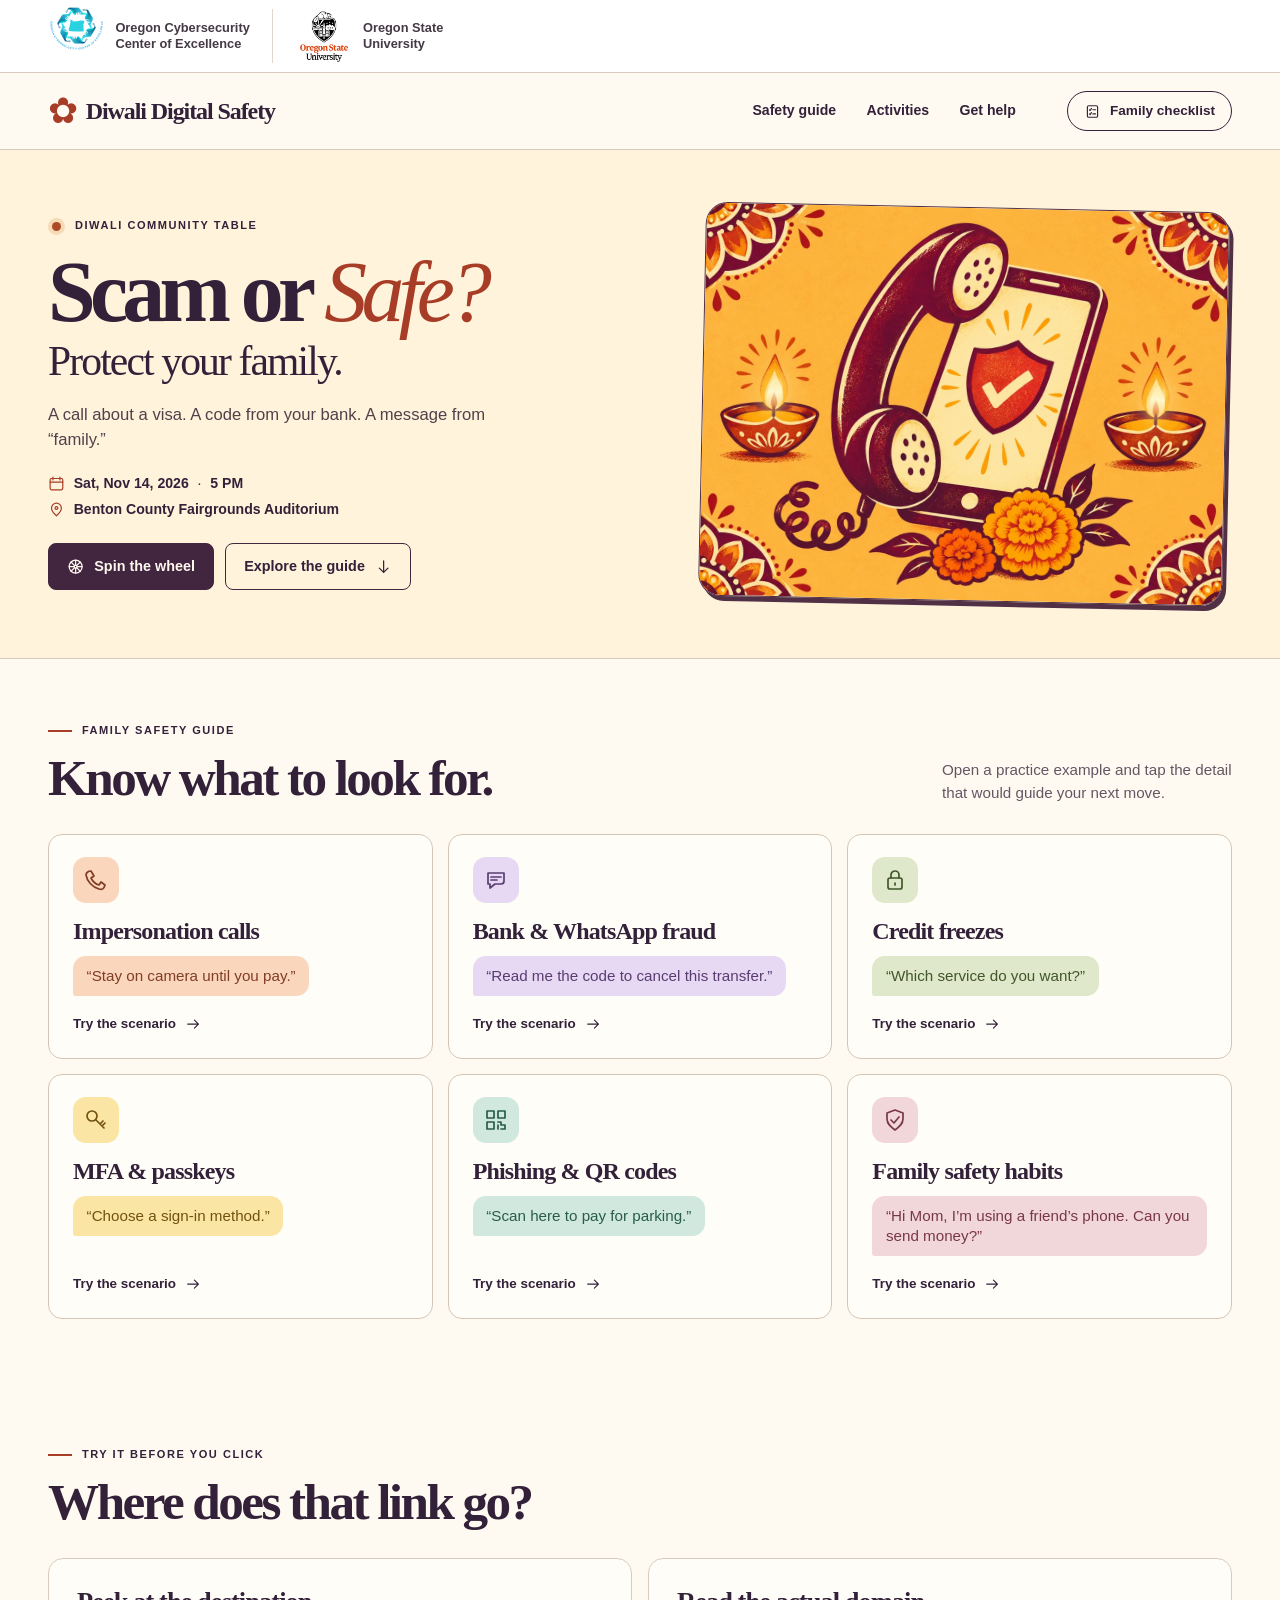
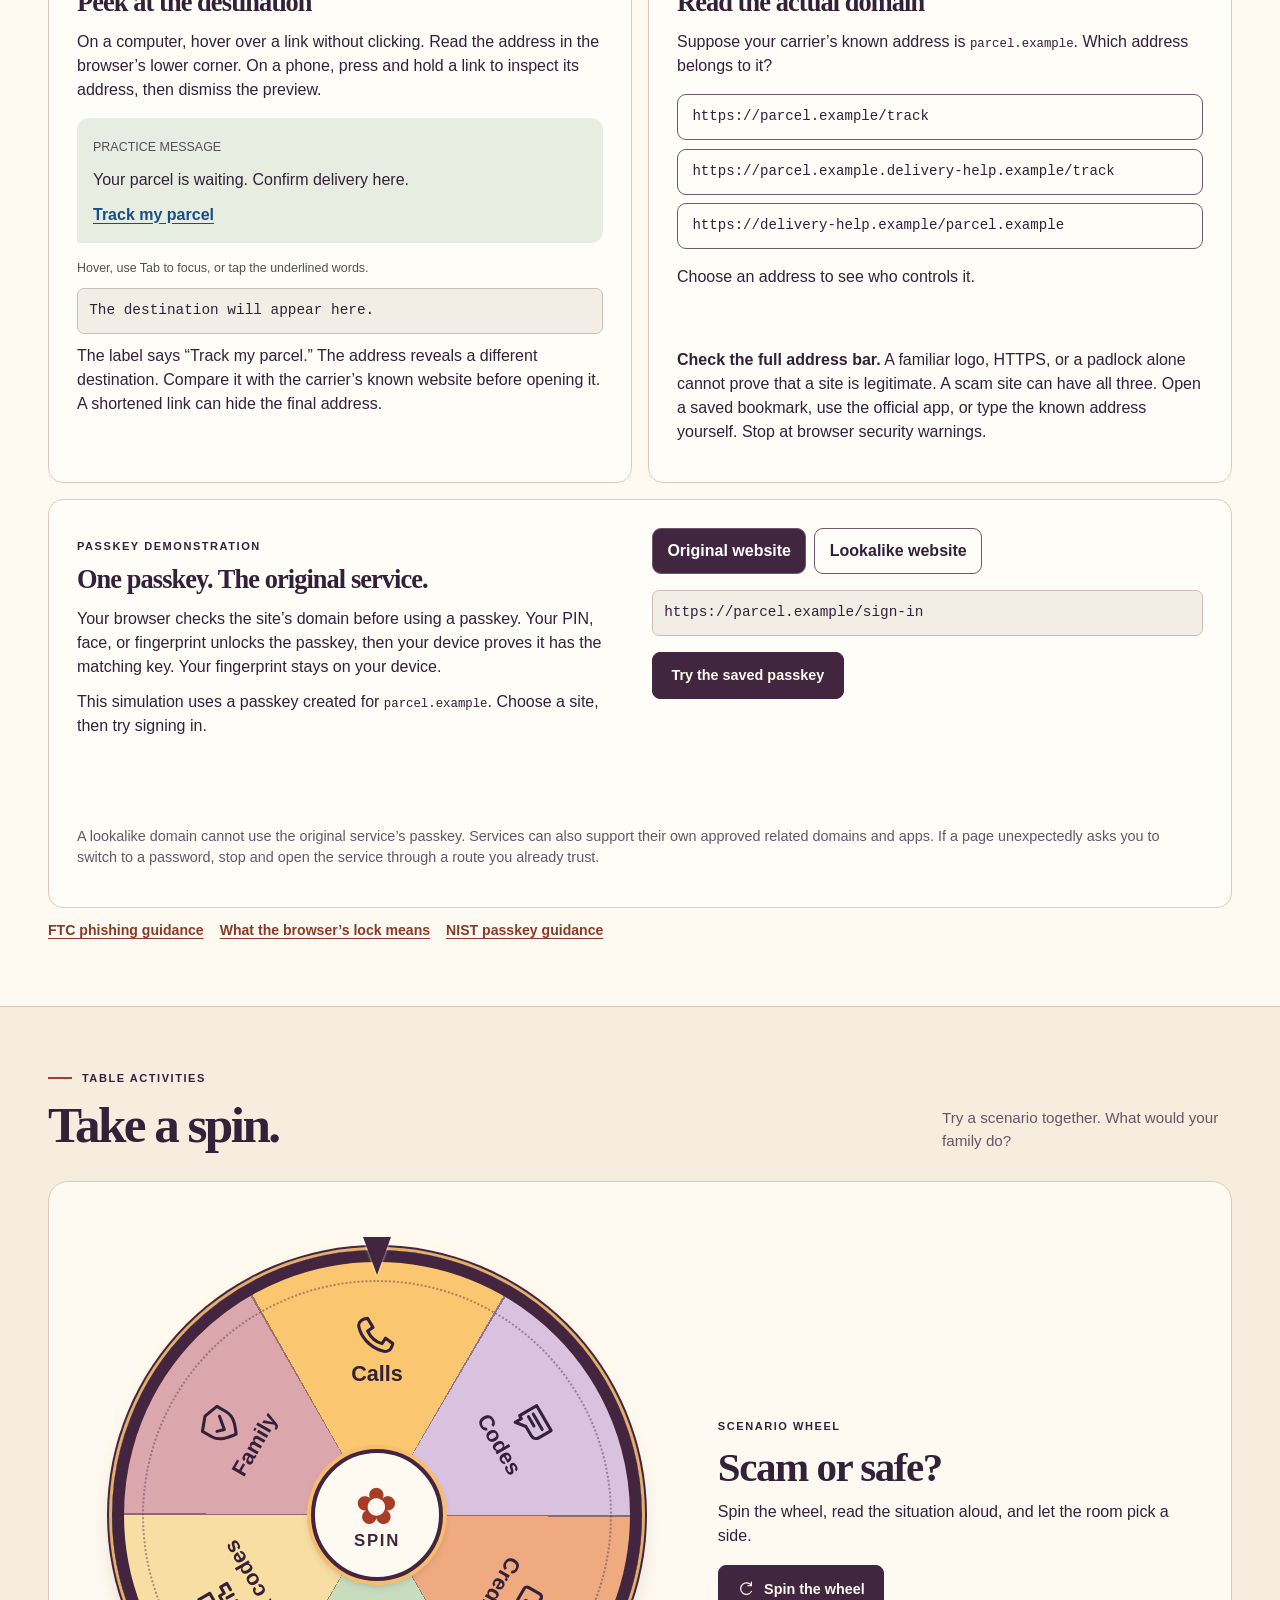
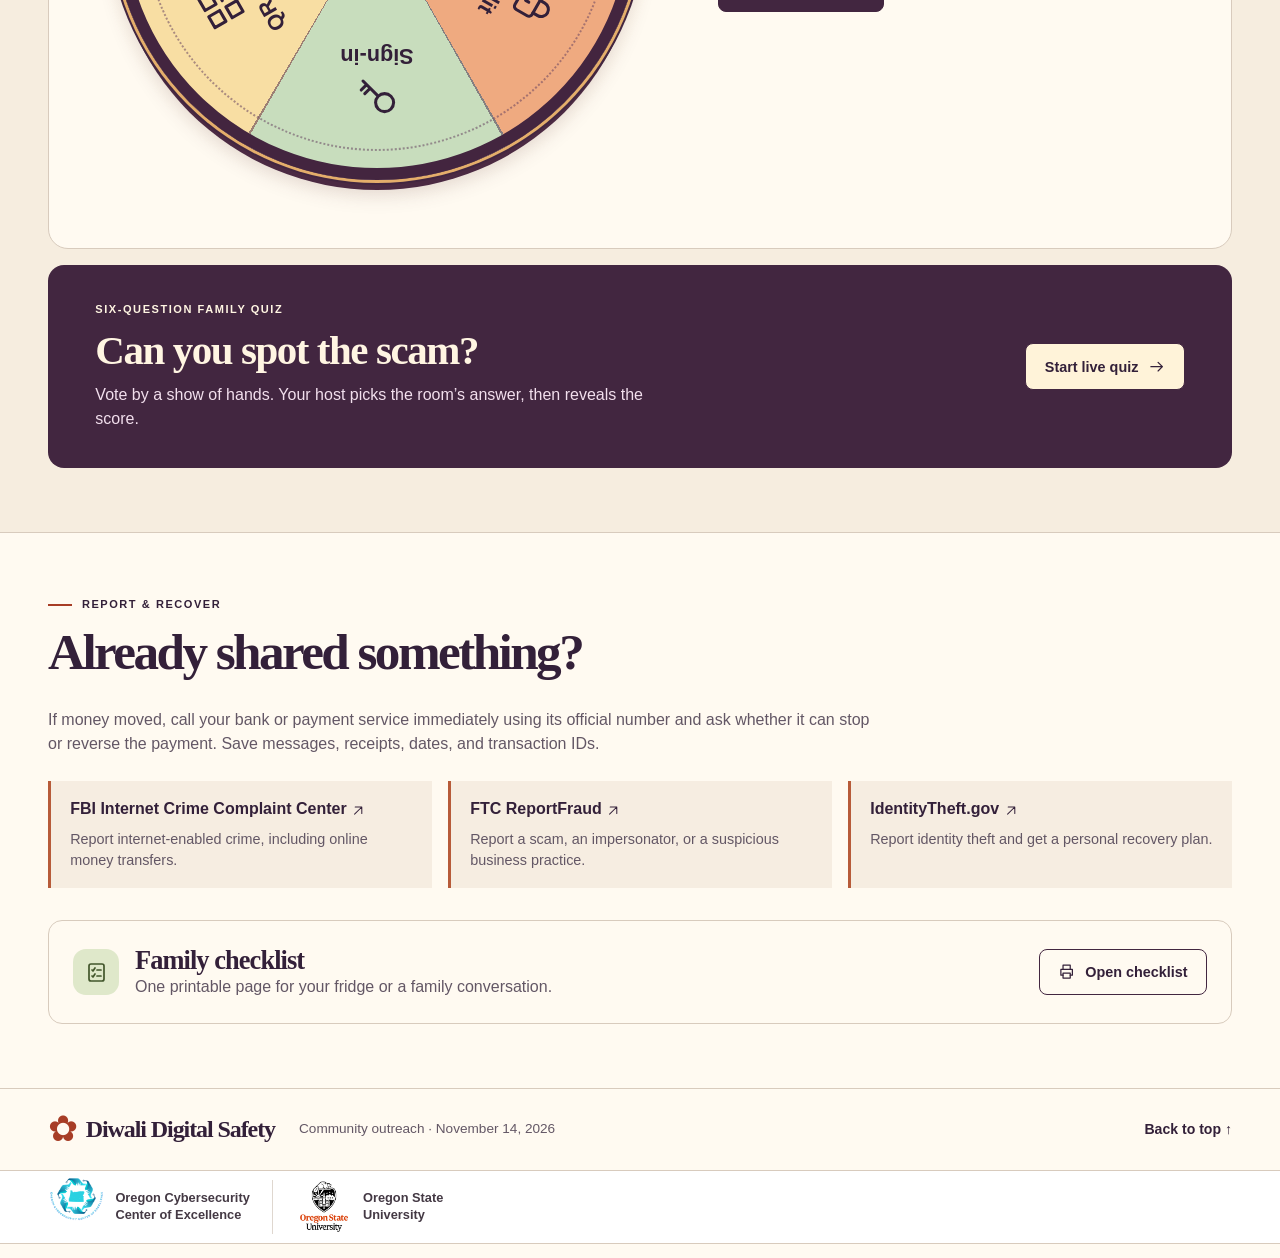
==== commit c02b57d0: "Make family checklist conversational and remove extra demo copy" ====
--- a/index.html
+++ b/index.html
@@ -4,7 +4,7 @@
 <meta charset="utf-8"><meta name="viewport" content="width=device-width,initial-scale=1"><meta name="theme-color" content="#fff9ee">
 <title>Scam or Safe? Protect Your Family · Diwali Digital Safety</title>
 <meta name="description" content="Play a scam-spotting game, protect your accounts, and take home a family checklist from the Diwali community table on November 14, 2026.">
-<link rel="stylesheet" href="event-style.css?v=20261114"><script defer src="topics.js?v=20261114"></script><script defer src="app.js?v=20261114"></script>
+<link rel="stylesheet" href="event-style.css?v=20261114b"><script defer src="topics.js?v=20261114b"></script><script defer src="app.js?v=20261114b"></script>
 </head><body><a class="skip" href="#main">Skip to content</a>
 <header><div class="credit-strip" aria-label="Credits" role="group">
   <div class="credit-inner">
@@ -16,12 +16,12 @@
   </div>
 </div><div class="wrap bar"><a class="brand" href="#main"><span class="floret" aria-hidden="true">✿</span> Diwali Digital Safety</a><nav aria-label="Main navigation"><a href="#guide">Safety guide</a><a href="#activities">Activities</a><a href="#help">Get help</a></nav><a class="pill top-action" href="checklist.html"><i data-i="list"></i> <span>Family checklist</span></a></div></header>
 <main id="main">
-<section class="hero"><div class="wrap hero-grid"><div class="intro"><p class="kicker"><span class="sun"></span> DIWALI COMMUNITY TABLE</p><h1>Scam or <em>Safe?</em></h1><h2>Protect your family.</h2><p class="lead">A call about a visa. A code from your bank. A message from “family.” Practice spotting the warning signs together.</p><div class="meta"><span><i data-i="calendar"></i> Sat, Nov 14, 2026 <b>·</b> 5 PM</span><span><i data-i="pin"></i> Benton County Fairgrounds Auditorium</span></div><div class="actions"><a class="button primary" href="#activities"><i data-i="wheel"></i> Spin the wheel</a><a class="button secondary" href="#guide">Explore the guide <i data-i="down"></i></a></div></div>
+<section class="hero"><div class="wrap hero-grid"><div class="intro"><p class="kicker"><span class="sun"></span> DIWALI COMMUNITY TABLE</p><h1>Scam or <em>Safe?</em></h1><h2>Protect your family.</h2><p class="lead">A call about a visa. A code from your bank. A message from “family.”</p><div class="meta"><span><i data-i="calendar"></i> Sat, Nov 14, 2026 <b>·</b> 5 PM</span><span><i data-i="pin"></i> Benton County Fairgrounds Auditorium</span></div><div class="actions"><a class="button primary" href="#activities"><i data-i="wheel"></i> Spin the wheel</a><a class="button secondary" href="#guide">Explore the guide <i data-i="down"></i></a></div></div>
 <figure class="hero-art"><img src="hero.jpg" width="1200" height="900" alt="A phone and protective shield between glowing diyas and marigolds." fetchpriority="high"><span class="lamp-light lamp-left" aria-hidden="true"></span><span class="lamp-light lamp-right" aria-hidden="true"></span></figure></div></section>
 <section class="guide wrap section" id="guide"><p class="kicker"><span class="line"></span> FAMILY SAFETY GUIDE</p><div class="section-head"><h2>Know what to look for.</h2><p>Open a practice example and tap the detail that would guide your next move.</p></div><div class="topics" id="topics"></div></section>
 <section class="section wrap" id="link-lab">
 <p class="kicker"><span class="line"></span> TRY IT BEFORE YOU CLICK</p>
-<div class="section-head"><h2>Where does that link go?</h2><p>Practice with fictional websites. These examples stay on this page.</p></div>
+<div class="section-head"><h2>Where does that link go?</h2></div>
 <div class="lab-grid">
 <article class="lab-card">
 <h3>Peek at the destination</h3>
@@ -39,7 +39,7 @@
 </div>
 <article class="lab-card passkey-lab">
 <div><p class="kicker">PASSKEY DEMONSTRATION</p><h3>One passkey. The original service.</h3><p>Your browser checks the site’s domain before using a passkey. Your PIN, face, or fingerprint unlocks the passkey, then your device proves it has the matching key. Your fingerprint stays on your device.</p><p>This simulation uses a passkey created for <code>parcel.example</code>. Choose a site, then try signing in.</p></div>
-<div class="passkey-simulator"><div class="site-switch" role="group" aria-label="Choose a demonstration website"><button class="clue" id="original-site" aria-pressed="true">Original website</button><button class="clue" id="lookalike-site" aria-pressed="false">Lookalike website</button></div><div class="address-box" id="passkey-address">https://parcel.example/sign-in</div><button class="button primary" id="try-passkey">Try the saved passkey</button><p id="passkey-feedback" role="status">Simulation ready. No real account or passkey is used.</p></div>
+<div class="passkey-simulator"><div class="site-switch" role="group" aria-label="Choose a demonstration website"><button class="clue" id="original-site" aria-pressed="true">Original website</button><button class="clue" id="lookalike-site" aria-pressed="false">Lookalike website</button></div><div class="address-box" id="passkey-address">https://parcel.example/sign-in</div><button class="button primary" id="try-passkey">Try the saved passkey</button><p id="passkey-feedback" role="status"></p></div>
 <p class="lab-footnote">A lookalike domain cannot use the original service’s passkey. Services can also support their own approved related domains and apps. If a page unexpectedly asks you to switch to a password, stop and open the service through a route you already trust.</p>
 </article>
 <div class="source-links"><a href="https://consumer.ftc.gov/articles/how-recognize-avoid-phishing-scams">FTC phishing guidance</a><a href="https://blog.chromium.org/2023/05/an-update-on-lock-icon.html">What the browser’s lock means</a><a href="https://www.nist.gov/cybersecurity-and-privacy/how-do-i-create-good-password">NIST passkey guidance</a></div>
